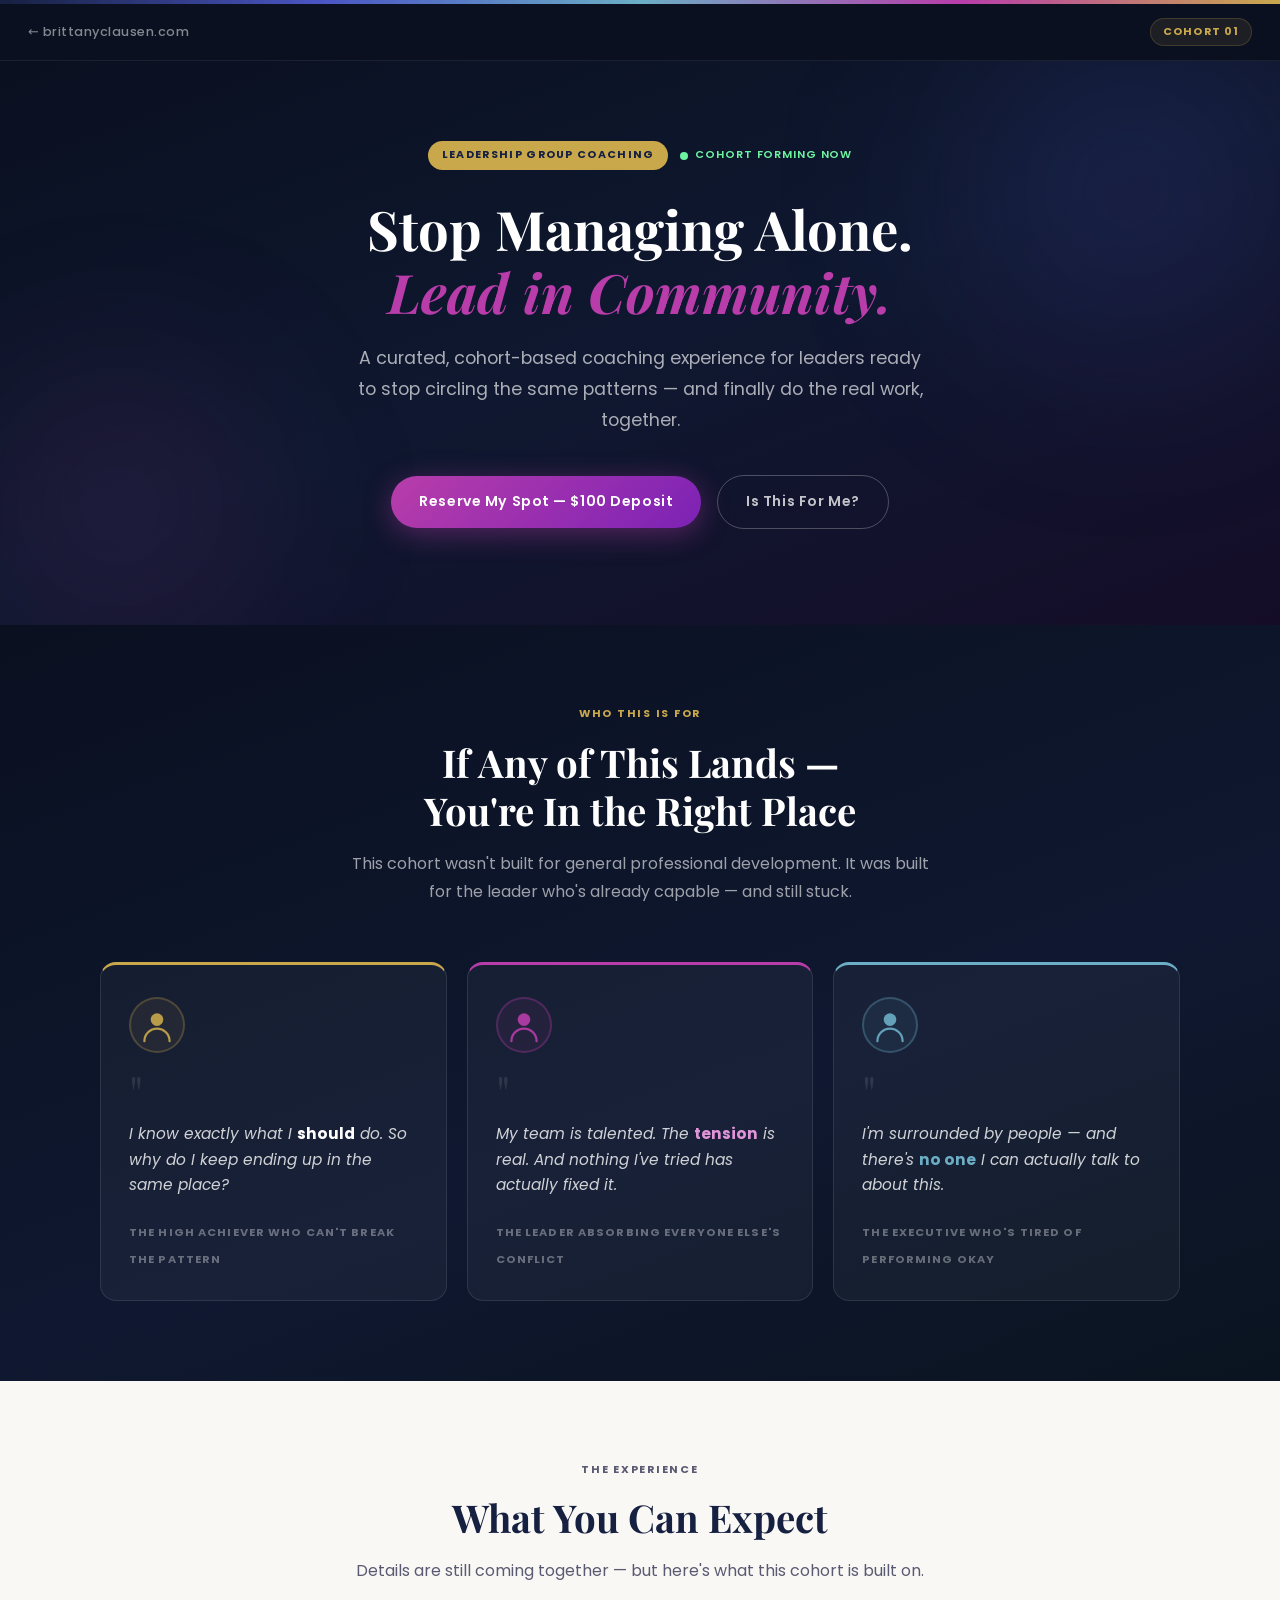
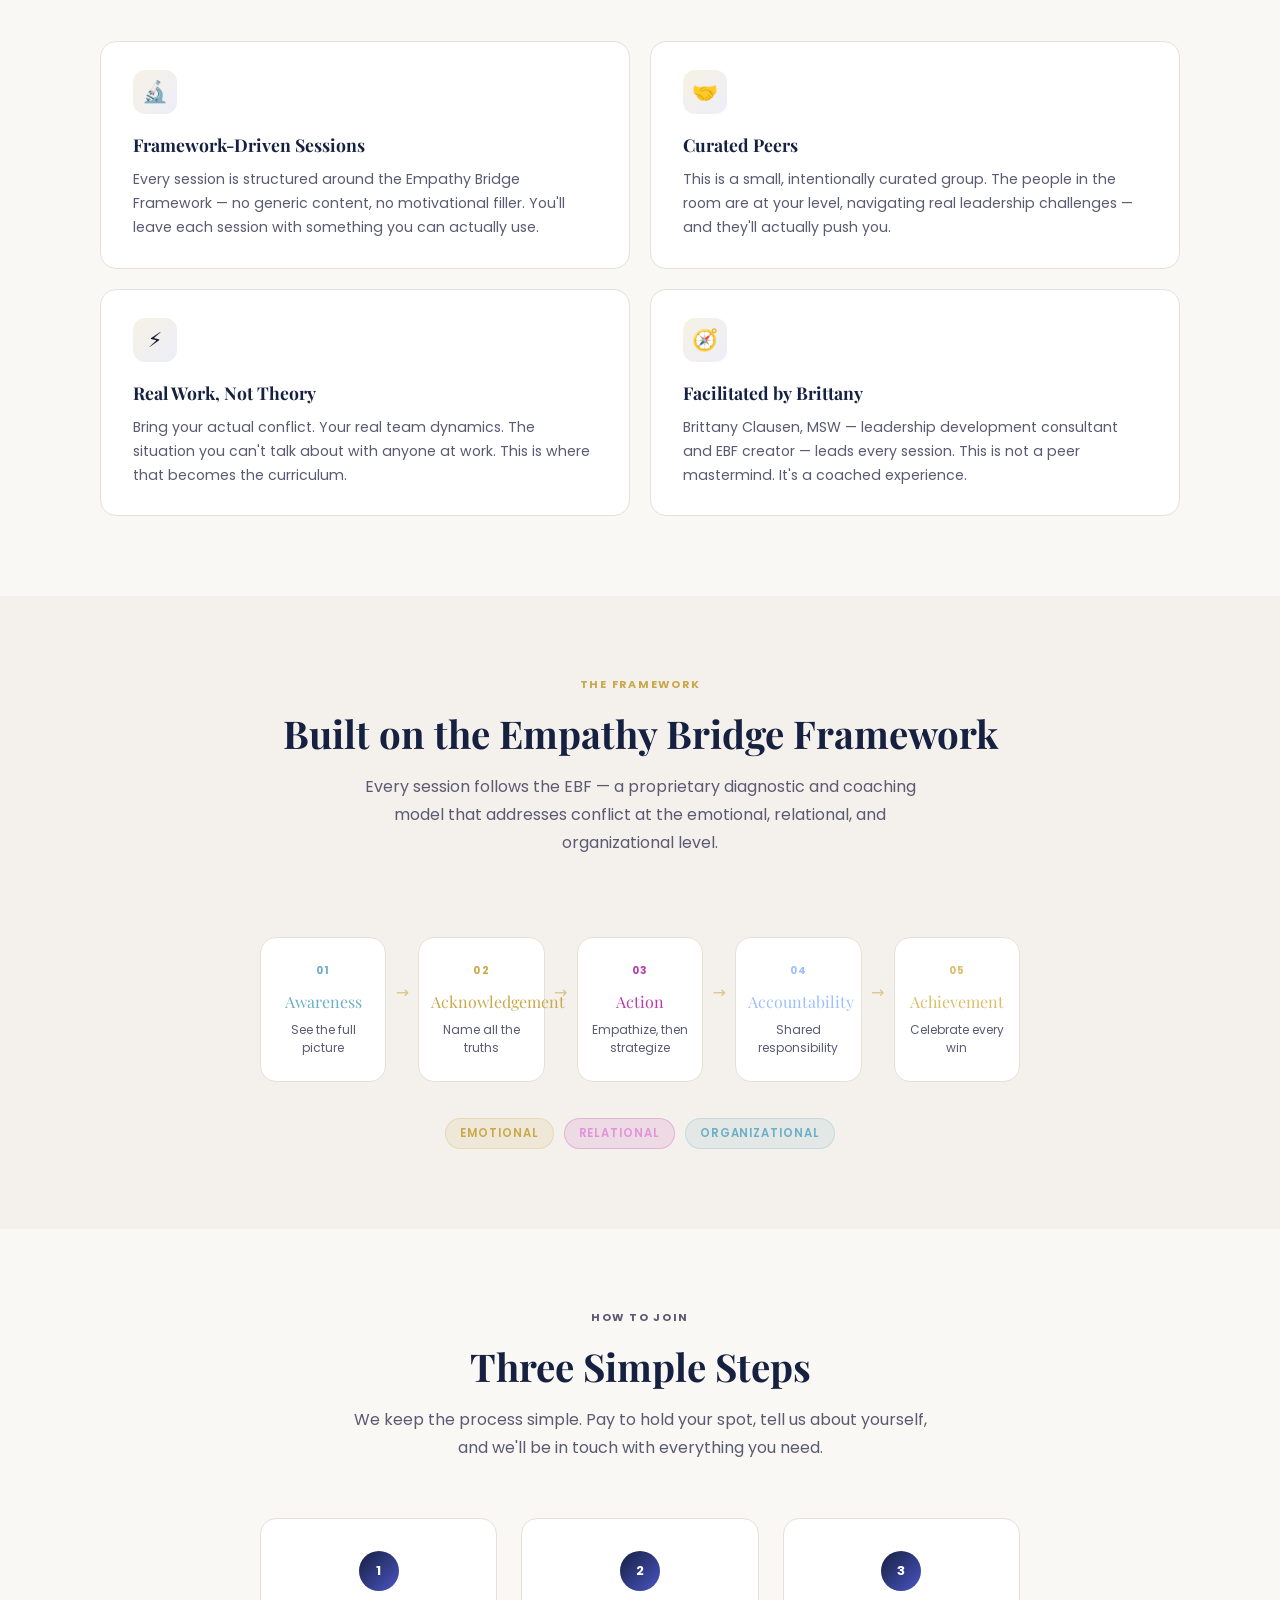
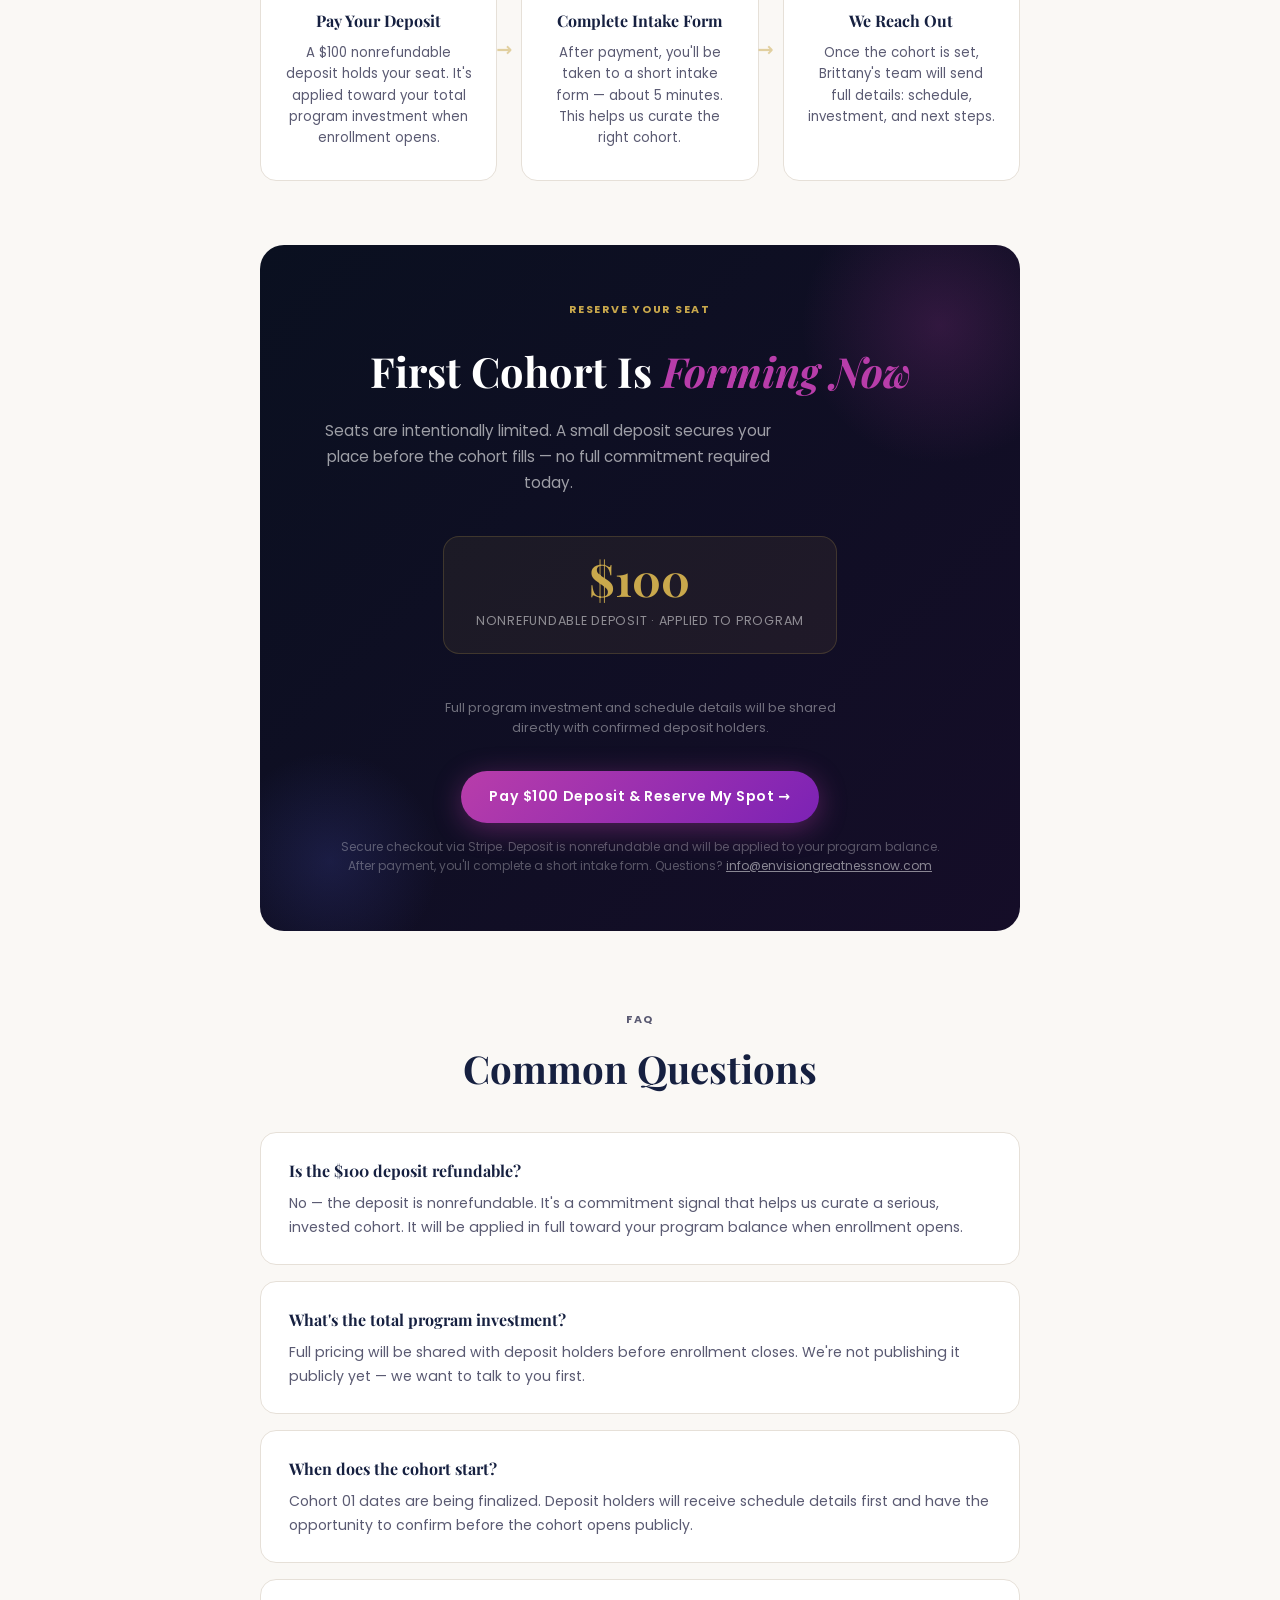
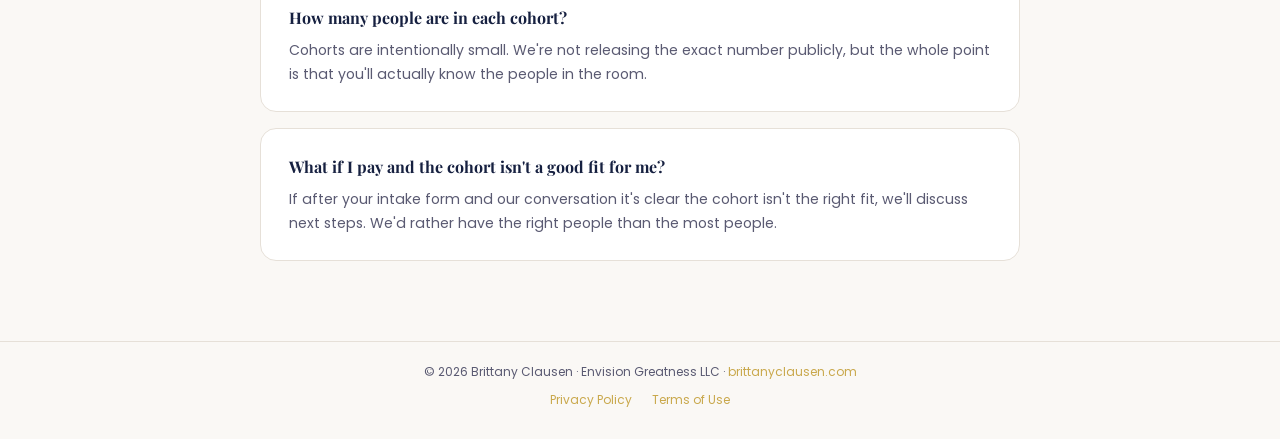
==== cohort.html @ cc3e974f "Add cohort page, avatar personas, blinking live dot, Stripe deposit flow - cohort.html: full dedicat" ====
<!DOCTYPE html>
<html lang="en">
<head>
  <meta charset="UTF-8" />
  <meta name="viewport" content="width=device-width, initial-scale=1.0" />
  <title>Leadership Group Coaching — Brittany Clausen, MSW</title>
  <meta name="description" content="A cohort-based leadership coaching experience built on the Empathy Bridge Framework. Small group. Real work. Curated peers." />
  <link rel="preconnect" href="https://fonts.googleapis.com" />
  <link rel="preconnect" href="https://fonts.gstatic.com" crossorigin />
  <link href="https://fonts.googleapis.com/css2?family=Playfair+Display:ital,wght@0,400;0,600;0,700;1,400&family=Poppins:ital,wght@0,300;0,400;0,500;0,600;0,700;1,400&display=swap" rel="stylesheet" />
  <link rel="icon" type="image/svg+xml" href="favicon.svg" />
  <style>
    *, *::before, *::after { box-sizing: border-box; margin: 0; padding: 0; }
    :root {
      --navy:      #162040;
      --navy-deep: #0a1020;
      --gold:      #C9A84C;
      --gold-lt:   #DBBE6A;
      --magenta:   #B83DAA;
      --blue-lt:   #6BAEC6;
      --royal:     #4A55C4;
      --green-live:#6ef4a0;
      --text:      #1A1A2E;
      --text-muted:#5A5A72;
      --border:    #E6E0D8;
      --cream:     #FAF8F5;
      --warm-gray: #F4F1EC;
      --white:     #FFFFFF;
      --font-serif:'Playfair Display', Georgia, serif;
      --font-sans: 'Poppins', system-ui, sans-serif;
      --radius:    16px;
      --transition:all .25s cubic-bezier(.4,0,.2,1);
    }
    html { scroll-behavior: smooth; }
    body {
      font-family: var(--font-sans);
      color: var(--text);
      background: var(--cream);
      -webkit-font-smoothing: antialiased;
      line-height: 1.7;
    }
    .accent-bar { height: 4px; background: linear-gradient(90deg, var(--navy) 0%, #4A55C4 25%, #6BAEC6 50%, var(--magenta) 75%, var(--gold) 100%); }

    /* ── NAV ── */
    .cohort-nav {
      background: var(--navy-deep);
      padding: 14px 28px;
      display: flex;
      align-items: center;
      justify-content: space-between;
      border-bottom: 1px solid rgba(255,255,255,.07);
    }
    .nav-back {
      color: rgba(255,255,255,.5);
      font-size: .8rem; font-weight: 500; letter-spacing: .04em;
      text-decoration: none;
      display: inline-flex; align-items: center; gap: 6px;
      transition: var(--transition);
    }
    .nav-back:hover { color: var(--gold); }
    .nav-badge {
      font-size: .68rem; font-weight: 700; letter-spacing: .1em;
      text-transform: uppercase; color: var(--gold);
      background: rgba(201,168,76,.1);
      border: 1px solid rgba(201,168,76,.2);
      border-radius: 100px; padding: 4px 12px;
    }

    /* ── HERO ── */
    .hero {
      background: linear-gradient(160deg, #0a1020 0%, #0f1830 50%, #150d28 100%);
      padding: 80px 24px 96px;
      text-align: center;
      position: relative;
      overflow: hidden;
    }
    .hero::before, .hero::after {
      content: '';
      position: absolute;
      border-radius: 50%;
      filter: blur(80px);
      pointer-events: none;
    }
    .hero::before {
      width: 500px; height: 500px;
      background: radial-gradient(circle, rgba(74,85,196,.22) 0%, transparent 70%);
      top: -120px; right: -100px;
    }
    .hero::after {
      width: 400px; height: 400px;
      background: radial-gradient(circle, rgba(184,61,170,.16) 0%, transparent 70%);
      bottom: -80px; left: -80px;
    }
    .hero-inner { max-width: 760px; margin: 0 auto; position: relative; z-index: 1; }
    .hero-badges {
      display: flex; align-items: center; justify-content: center; gap: 12px;
      margin-bottom: 28px; flex-wrap: wrap;
    }
    .hero-pill {
      font-size: .68rem; font-weight: 700; letter-spacing: .12em;
      text-transform: uppercase; color: var(--navy);
      background: var(--gold);
      border-radius: 100px; padding: 5px 14px;
    }
    @keyframes formingBlink {
      0%, 100% { opacity: 1; box-shadow: 0 0 6px var(--green-live), 0 0 14px rgba(110,244,160,.4); }
      50% { opacity: .25; box-shadow: none; }
    }
    .forming-live {
      display: flex; align-items: center; gap: 7px;
      font-size: .68rem; font-weight: 600; letter-spacing: .08em;
      text-transform: uppercase; color: var(--green-live);
    }
    .forming-live .dot {
      width: 8px; height: 8px; border-radius: 50%;
      background: var(--green-live);
      animation: formingBlink 1.5s ease-in-out infinite;
    }
    .hero h1 {
      font-family: var(--font-serif);
      font-size: clamp(2.2rem, 5vw, 3.4rem);
      color: var(--white);
      line-height: 1.15;
      margin-bottom: 20px;
    }
    .hero h1 em { color: var(--magenta); font-style: italic; }
    .hero-sub {
      font-size: 1.1rem; color: rgba(255,255,255,.65);
      max-width: 580px; margin: 0 auto 40px;
      line-height: 1.75;
    }
    .hero-ctas { display: flex; align-items: center; justify-content: center; gap: 16px; flex-wrap: wrap; }

    /* ── BUTTONS ── */
    @keyframes btnFloat { 0%, 100% { transform: translateY(0); } 50% { transform: translateY(-7px); } }
    @keyframes btnShimmer { 0% { left: -130%; } 50%, 100% { left: 170%; } }
    .btn {
      display: inline-flex; align-items: center; justify-content: center; gap: 8px;
      font-family: var(--font-sans); font-weight: 600; font-size: .88rem;
      letter-spacing: .04em; border-radius: 100px;
      padding: 14px 28px; text-decoration: none;
      cursor: pointer; border: none;
      transition: transform .2s ease, box-shadow .2s ease, background .2s ease;
    }
    .btn-deposit {
      background: linear-gradient(135deg, var(--magenta), #7c22b5);
      color: var(--white);
      box-shadow: 0 6px 28px rgba(184,61,170,.4);
      position: relative; overflow: hidden;
      animation: btnFloat 3s ease-in-out infinite;
    }
    .btn-deposit::after {
      content: '';
      position: absolute; top: 0; left: -130%;
      width: 60%; height: 100%;
      background: linear-gradient(90deg, transparent, rgba(255,255,255,.25), transparent);
      transform: skewX(-20deg);
      animation: btnShimmer 3.5s ease-in-out infinite;
    }
    .btn-deposit:hover { box-shadow: 0 10px 40px rgba(184,61,170,.6); }
    .btn-ghost-light {
      background: transparent;
      color: rgba(255,255,255,.75);
      border: 1.5px solid rgba(255,255,255,.25);
    }
    .btn-ghost-light:hover { background: rgba(255,255,255,.07); color: var(--white); }

    /* ── SECTION SHARED ── */
    .section { padding: 80px 24px; }
    .section--dark {
      background: linear-gradient(160deg, #0a1020 0%, #0f1830 60%, #0a1420 100%);
    }
    .container { max-width: 1080px; margin: 0 auto; }
    .container--narrow { max-width: 760px; margin: 0 auto; }
    .section-label {
      display: block; text-align: center;
      font-size: .68rem; font-weight: 700; letter-spacing: .16em;
      text-transform: uppercase; color: var(--gold);
      margin-bottom: 14px;
    }
    .section-label--light { color: var(--text-muted); }
    .section-title {
      font-family: var(--font-serif);
      font-size: clamp(1.7rem, 3.5vw, 2.4rem);
      color: var(--navy);
      text-align: center;
      line-height: 1.25;
      margin-bottom: 16px;
    }
    .section-title--light { color: var(--white); }
    .section-sub {
      text-align: center;
      font-size: 1rem; color: var(--text-muted);
      max-width: 580px; margin: 0 auto 56px;
      line-height: 1.75;
    }
    .section-sub--light { color: rgba(255,255,255,.6); }

    /* ── FOR YOU ── */
    .for-you-grid {
      display: grid;
      grid-template-columns: repeat(3, 1fr);
      gap: 20px;
    }
    .for-card {
      background: rgba(255,255,255,.04);
      border: 1px solid rgba(255,255,255,.1);
      border-top: 3px solid var(--gold);
      border-radius: var(--radius);
      padding: 32px 28px 28px;
      transition: transform .28s ease, box-shadow .28s ease;
    }
    .for-card:hover { transform: translateY(-6px); box-shadow: 0 16px 48px rgba(201,168,76,.15); }
    .for-card--mag { border-top-color: var(--magenta); }
    .for-card--mag:hover { box-shadow: 0 16px 48px rgba(184,61,170,.2); }
    .for-card--blue { border-top-color: var(--blue-lt); }
    .for-card--blue:hover { box-shadow: 0 16px 48px rgba(107,174,198,.2); }
    .for-avatar {
      width: 56px; height: 56px; border-radius: 50%;
      display: flex; align-items: center; justify-content: center;
      margin-bottom: 20px;
      border: 2px solid rgba(201,168,76,.25);
      background: rgba(201,168,76,.08);
    }
    .for-avatar--mag { border-color: rgba(184,61,170,.3); background: rgba(184,61,170,.08); }
    .for-avatar--blue { border-color: rgba(107,174,198,.3); background: rgba(107,174,198,.08); }
    .for-avatar svg { width: 36px; height: 36px; }
    .for-quote {
      font-family: var(--font-serif);
      font-size: 3rem; line-height: .8;
      color: rgba(255,255,255,.1);
      display: block; margin-bottom: 10px;
    }
    .for-card p {
      font-size: .96rem; color: rgba(255,255,255,.8);
      line-height: 1.65; font-style: italic; margin-bottom: 20px;
    }
    .for-card p strong { color: var(--white); font-style: normal; }
    .for-card--mag p strong { color: #e094d9; }
    .for-card--blue p strong { color: var(--blue-lt); }
    .for-who {
      font-size: .7rem; font-weight: 700; letter-spacing: .1em;
      text-transform: uppercase; color: rgba(255,255,255,.35);
    }

    /* ── WHAT YOU GET ── */
    .what-grid {
      display: grid;
      grid-template-columns: repeat(2, 1fr);
      gap: 20px;
    }
    .what-card {
      background: var(--white);
      border: 1px solid var(--border);
      border-radius: var(--radius);
      padding: 28px 32px;
      transition: transform .25s ease, box-shadow .25s ease;
    }
    .what-card:hover { transform: translateY(-4px); box-shadow: 0 12px 36px rgba(22,32,64,.1); }
    .what-icon {
      width: 44px; height: 44px; border-radius: 12px;
      background: linear-gradient(135deg, rgba(201,168,76,.15), rgba(74,85,196,.1));
      display: flex; align-items: center; justify-content: center;
      font-size: 1.3rem; margin-bottom: 16px;
    }
    .what-card h3 {
      font-family: var(--font-serif);
      font-size: 1.1rem; color: var(--navy);
      margin-bottom: 8px;
    }
    .what-card p { font-size: .88rem; color: var(--text-muted); line-height: 1.7; }

    /* ── EBF ── */
    .ebf-section { padding: 80px 24px; background: var(--warm-gray); }
    .ebf-steps {
      display: flex; align-items: flex-start;
      gap: 0; overflow-x: auto;
      padding: 24px 0 8px;
    }
    .ebf-step {
      flex: 1; min-width: 120px; text-align: center;
      padding: 24px 12px;
      background: var(--white);
      border: 1px solid var(--border);
      border-radius: var(--radius);
      transition: transform .25s ease, box-shadow .25s ease;
      cursor: default;
    }
    .ebf-step:hover { transform: translateY(-6px); box-shadow: 0 12px 32px rgba(22,32,64,.1); }
    .ebf-connector { width: 32px; flex-shrink: 0; position: relative; margin-top: 56px; }
    .ebf-connector::after {
      content: '→';
      position: absolute; top: 50%; left: 50%;
      transform: translate(-50%, -50%);
      color: var(--gold); font-size: 1rem; opacity: .6;
    }
    .ebf-num { font-size: .65rem; font-weight: 700; letter-spacing: .12em; color: var(--blue-lt); margin-bottom: 8px; }
    .ebf-name { font-family: var(--font-serif); font-size: 1rem; color: var(--navy); margin-bottom: 6px; }
    .ebf-hint { font-size: .75rem; color: var(--text-muted); line-height: 1.5; }
    .ebf-s1 .ebf-num, .ebf-s1 .ebf-name { color: #6BAEC6; }
    .ebf-s2 .ebf-num, .ebf-s2 .ebf-name { color: var(--gold); }
    .ebf-s3 .ebf-num, .ebf-s3 .ebf-name { color: var(--magenta); }
    .ebf-s4 .ebf-num, .ebf-s4 .ebf-name { color: #9ebfff; }
    .ebf-s5 .ebf-num, .ebf-s5 .ebf-name { color: var(--gold-lt); }
    .ebf-dimensions {
      display: flex; gap: 10px; justify-content: center;
      margin-top: 28px; flex-wrap: wrap;
    }
    .ebf-dim {
      font-size: .72rem; font-weight: 600; letter-spacing: .08em;
      text-transform: uppercase; border-radius: 100px; padding: 5px 14px;
    }
    .ebf-dim--gold { background: rgba(201,168,76,.12); color: var(--gold); border: 1px solid rgba(201,168,76,.25); }
    .ebf-dim--mag  { background: rgba(184,61,170,.12); color: #e094d9; border: 1px solid rgba(184,61,170,.25); }
    .ebf-dim--blue { background: rgba(107,174,198,.12); color: var(--blue-lt); border: 1px solid rgba(107,174,198,.25); }

    /* ── INVESTMENT / HOW IT WORKS ── */
    .how-steps {
      display: grid;
      grid-template-columns: repeat(3, 1fr);
      gap: 24px;
      margin-bottom: 64px;
    }
    .how-step {
      text-align: center;
      padding: 32px 24px;
      background: var(--white);
      border: 1px solid var(--border);
      border-radius: var(--radius);
      position: relative;
    }
    .how-step::after {
      content: '→';
      position: absolute; right: -16px; top: 50%;
      transform: translateY(-50%);
      color: var(--gold); font-size: 1.2rem;
      font-weight: 700; opacity: .5;
    }
    .how-step:last-child::after { display: none; }
    .how-num {
      width: 40px; height: 40px; border-radius: 50%;
      background: linear-gradient(135deg, var(--navy), var(--royal));
      color: var(--white); font-size: .8rem; font-weight: 700;
      display: flex; align-items: center; justify-content: center;
      margin: 0 auto 16px;
    }
    .how-step h3 {
      font-family: var(--font-serif);
      font-size: 1rem; color: var(--navy);
      margin-bottom: 8px;
    }
    .how-step p { font-size: .83rem; color: var(--text-muted); line-height: 1.6; }

    .invest-box {
      background: linear-gradient(135deg, #0a1020 0%, #150d28 100%);
      border-radius: 24px;
      padding: 56px 48px;
      text-align: center;
      position: relative;
      overflow: hidden;
    }
    .invest-box::before {
      content: '';
      position: absolute; top: -60px; right: -60px;
      width: 280px; height: 280px; border-radius: 50%;
      background: radial-gradient(circle, rgba(184,61,170,.2) 0%, transparent 70%);
      pointer-events: none;
    }
    .invest-box::after {
      content: '';
      position: absolute; bottom: -40px; left: -40px;
      width: 220px; height: 220px; border-radius: 50%;
      background: radial-gradient(circle, rgba(74,85,196,.2) 0%, transparent 70%);
      pointer-events: none;
    }
    .invest-inner { position: relative; z-index: 1; }
    .invest-eyebrow {
      font-size: .68rem; font-weight: 700; letter-spacing: .16em;
      text-transform: uppercase; color: var(--gold);
      display: block; margin-bottom: 16px;
    }
    .invest-box h2 {
      font-family: var(--font-serif);
      font-size: clamp(1.8rem, 3.5vw, 2.6rem);
      color: var(--white); margin-bottom: 12px;
    }
    .invest-box h2 em { color: var(--magenta); font-style: italic; }
    .invest-sub { font-size: .95rem; color: rgba(255,255,255,.6); margin-bottom: 40px; line-height: 1.7; max-width: 480px; display: block; }
    .deposit-callout {
      display: inline-block;
      background: rgba(201,168,76,.08);
      border: 1px solid rgba(201,168,76,.2);
      border-radius: var(--radius);
      padding: 20px 32px;
      margin-bottom: 32px;
    }
    .deposit-amount {
      font-family: var(--font-serif);
      font-size: 2.8rem; font-weight: 700;
      color: var(--gold); line-height: 1;
      display: block; margin-bottom: 4px;
    }
    .deposit-label {
      font-size: .78rem; color: rgba(255,255,255,.5);
      letter-spacing: .06em; text-transform: uppercase;
    }
    .deposit-note {
      display: block;
      font-size: .8rem; color: rgba(255,255,255,.4);
      margin-top: 12px; margin-bottom: 32px;
      line-height: 1.6;
    }
    .invest-cta { display: flex; flex-direction: column; align-items: center; gap: 14px; }
    .invest-fine {
      font-size: .75rem; color: rgba(255,255,255,.3);
      line-height: 1.6;
    }
    .invest-fine a { color: rgba(255,255,255,.5); }

    /* ── FAQ ── */
    .faq-grid { display: flex; flex-direction: column; gap: 16px; }
    .faq-item {
      background: var(--white);
      border: 1px solid var(--border);
      border-radius: var(--radius);
      padding: 24px 28px;
    }
    .faq-item h3 {
      font-family: var(--font-serif);
      font-size: 1rem; color: var(--navy);
      margin-bottom: 8px;
    }
    .faq-item p { font-size: .88rem; color: var(--text-muted); line-height: 1.7; }

    /* ── FOOTER ── */
    footer {
      text-align: center;
      padding: 20px 24px 28px;
      font-size: .75rem;
      color: var(--text-muted);
      border-top: 1px solid var(--border);
      background: var(--cream);
    }
    footer a { color: var(--gold); text-decoration: none; }
    footer a:hover { text-decoration: underline; }
    .footer-legal { display: flex; gap: 20px; justify-content: center; margin-top: 8px; }

    /* ── RESPONSIVE ── */
    @media (max-width: 900px) {
      .for-you-grid, .how-steps { grid-template-columns: 1fr; }
      .what-grid { grid-template-columns: 1fr; }
      .how-step::after { display: none; }
      .ebf-steps { gap: 6px; }
    }
    @media (max-width: 600px) {
      .hero { padding: 56px 20px 72px; }
      .invest-box { padding: 40px 24px; }
      .hero-ctas { flex-direction: column; }
    }
  </style>
</head>
<body>

<div class="accent-bar"></div>

<nav class="cohort-nav">
  <a href="/" class="nav-back">← brittanyclausen.com</a>
  <span class="nav-badge">Cohort 01</span>
</nav>

<!-- HERO -->
<section class="hero">
  <div class="hero-inner">
    <div class="hero-badges">
      <span class="hero-pill">Leadership Group Coaching</span>
      <span class="forming-live"><span class="dot"></span>Cohort Forming Now</span>
    </div>
    <h1>Stop Managing Alone.<br /><em>Lead in Community.</em></h1>
    <p class="hero-sub">A curated, cohort-based coaching experience for leaders ready to stop circling the same patterns — and finally do the real work, together.</p>
    <div class="hero-ctas">
      <a href="#invest" class="btn btn-deposit">Reserve My Spot — $100 Deposit</a>
      <a href="#who" class="btn btn-ghost-light">Is This For Me?</a>
    </div>
  </div>
</section>

<!-- WHO THIS IS FOR -->
<section id="who" class="section section--dark">
  <div class="container">
    <span class="section-label">Who This Is For</span>
    <h2 class="section-title section-title--light">If Any of This Lands —<br />You're In the Right Place</h2>
    <p class="section-sub section-sub--light">This cohort wasn't built for general professional development. It was built for the leader who's already capable — and still stuck.</p>
    <div class="for-you-grid">
      <div class="for-card">
        <div class="for-avatar">
          <svg viewBox="0 0 40 40" fill="none" xmlns="http://www.w3.org/2000/svg" aria-hidden="true">
            <circle cx="20" cy="14" r="7" fill="rgba(201,168,76,.9)"/>
            <path d="M6 38c0-7.73 6.27-14 14-14s14 6.27 14 14" stroke="rgba(201,168,76,.9)" stroke-width="2.5" stroke-linecap="round" fill="none"/>
          </svg>
        </div>
        <span class="for-quote">"</span>
        <p>I know exactly what I <strong>should</strong> do. So why do I keep ending up in the same place?</p>
        <span class="for-who">The High Achiever Who Can't Break the Pattern</span>
      </div>
      <div class="for-card for-card--mag">
        <div class="for-avatar for-avatar--mag">
          <svg viewBox="0 0 40 40" fill="none" xmlns="http://www.w3.org/2000/svg" aria-hidden="true">
            <circle cx="20" cy="14" r="7" fill="rgba(184,61,170,.9)"/>
            <path d="M6 38c0-7.73 6.27-14 14-14s14 6.27 14 14" stroke="rgba(184,61,170,.9)" stroke-width="2.5" stroke-linecap="round" fill="none"/>
          </svg>
        </div>
        <span class="for-quote">"</span>
        <p>My team is talented. The <strong>tension</strong> is real. And nothing I've tried has actually fixed it.</p>
        <span class="for-who">The Leader Absorbing Everyone Else's Conflict</span>
      </div>
      <div class="for-card for-card--blue">
        <div class="for-avatar for-avatar--blue">
          <svg viewBox="0 0 40 40" fill="none" xmlns="http://www.w3.org/2000/svg" aria-hidden="true">
            <circle cx="20" cy="14" r="7" fill="rgba(107,174,198,.9)"/>
            <path d="M6 38c0-7.73 6.27-14 14-14s14 6.27 14 14" stroke="rgba(107,174,198,.9)" stroke-width="2.5" stroke-linecap="round" fill="none"/>
          </svg>
        </div>
        <span class="for-quote">"</span>
        <p>I'm surrounded by people — and there's <strong>no one</strong> I can actually talk to about this.</p>
        <span class="for-who">The Executive Who's Tired of Performing Okay</span>
      </div>
    </div>
  </div>
</section>

<!-- WHAT YOU GET -->
<section class="section">
  <div class="container">
    <span class="section-label section-label--light">The Experience</span>
    <h2 class="section-title">What You Can Expect</h2>
    <p class="section-sub">Details are still coming together — but here's what this cohort is built on.</p>
    <div class="what-grid">
      <div class="what-card">
        <div class="what-icon">🔬</div>
        <h3>Framework-Driven Sessions</h3>
        <p>Every session is structured around the Empathy Bridge Framework — no generic content, no motivational filler. You'll leave each session with something you can actually use.</p>
      </div>
      <div class="what-card">
        <div class="what-icon">🤝</div>
        <h3>Curated Peers</h3>
        <p>This is a small, intentionally curated group. The people in the room are at your level, navigating real leadership challenges — and they'll actually push you.</p>
      </div>
      <div class="what-card">
        <div class="what-icon">⚡</div>
        <h3>Real Work, Not Theory</h3>
        <p>Bring your actual conflict. Your real team dynamics. The situation you can't talk about with anyone at work. This is where that becomes the curriculum.</p>
      </div>
      <div class="what-card">
        <div class="what-icon">🧭</div>
        <h3>Facilitated by Brittany</h3>
        <p>Brittany Clausen, MSW — leadership development consultant and EBF creator — leads every session. This is not a peer mastermind. It's a coached experience.</p>
      </div>
    </div>
  </div>
</section>

<!-- EBF FRAMEWORK -->
<section class="ebf-section">
  <div class="container--narrow">
    <span class="section-label">The Framework</span>
    <h2 class="section-title">Built on the Empathy Bridge Framework</h2>
    <p class="section-sub">Every session follows the EBF — a proprietary diagnostic and coaching model that addresses conflict at the emotional, relational, and organizational level.</p>
    <div class="ebf-steps">
      <div class="ebf-step ebf-s1">
        <div class="ebf-num">01</div>
        <div class="ebf-name">Awareness</div>
        <div class="ebf-hint">See the full picture</div>
      </div>
      <div class="ebf-connector"></div>
      <div class="ebf-step ebf-s2">
        <div class="ebf-num">02</div>
        <div class="ebf-name">Acknowledgement</div>
        <div class="ebf-hint">Name all the truths</div>
      </div>
      <div class="ebf-connector"></div>
      <div class="ebf-step ebf-s3">
        <div class="ebf-num">03</div>
        <div class="ebf-name">Action</div>
        <div class="ebf-hint">Empathize, then strategize</div>
      </div>
      <div class="ebf-connector"></div>
      <div class="ebf-step ebf-s4">
        <div class="ebf-num">04</div>
        <div class="ebf-name">Accountability</div>
        <div class="ebf-hint">Shared responsibility</div>
      </div>
      <div class="ebf-connector"></div>
      <div class="ebf-step ebf-s5">
        <div class="ebf-num">05</div>
        <div class="ebf-name">Achievement</div>
        <div class="ebf-hint">Celebrate every win</div>
      </div>
    </div>
    <div class="ebf-dimensions">
      <span class="ebf-dim ebf-dim--gold">Emotional</span>
      <span class="ebf-dim ebf-dim--mag">Relational</span>
      <span class="ebf-dim ebf-dim--blue">Organizational</span>
    </div>
  </div>
</section>

<!-- HOW IT WORKS + INVESTMENT -->
<section id="invest" class="section">
  <div class="container--narrow">
    <span class="section-label section-label--light">How to Join</span>
    <h2 class="section-title">Three Simple Steps</h2>
    <p class="section-sub">We keep the process simple. Pay to hold your spot, tell us about yourself, and we'll be in touch with everything you need.</p>
    <div class="how-steps">
      <div class="how-step">
        <div class="how-num">1</div>
        <h3>Pay Your Deposit</h3>
        <p>A $100 nonrefundable deposit holds your seat. It's applied toward your total program investment when enrollment opens.</p>
      </div>
      <div class="how-step">
        <div class="how-num">2</div>
        <h3>Complete Intake Form</h3>
        <p>After payment, you'll be taken to a short intake form — about 5 minutes. This helps us curate the right cohort.</p>
      </div>
      <div class="how-step">
        <div class="how-num">3</div>
        <h3>We Reach Out</h3>
        <p>Once the cohort is set, Brittany's team will send full details: schedule, investment, and next steps.</p>
      </div>
    </div>

    <div class="invest-box">
      <div class="invest-inner">
        <span class="invest-eyebrow">Reserve Your Seat</span>
        <h2>First Cohort Is <em>Forming Now</em></h2>
        <span class="invest-sub">Seats are intentionally limited. A small deposit secures your place before the cohort fills — no full commitment required today.</span>
        <div class="deposit-callout">
          <span class="deposit-amount">$100</span>
          <span class="deposit-label">Nonrefundable Deposit · Applied to Program</span>
        </div>
        <span class="deposit-note">Full program investment and schedule details will be shared<br />directly with confirmed deposit holders.</span>
        <div class="invest-cta">
          <!-- Replace href below with your Stripe Payment Link URL -->
          <a href="#" class="btn btn-deposit" id="stripeBtn">Pay $100 Deposit &amp; Reserve My Spot →</a>
          <p class="invest-fine">
            Secure checkout via Stripe. Deposit is nonrefundable and will be applied to your program balance.<br />
            After payment, you'll complete a short intake form. Questions? <a href="mailto:info@envisiongreatnessnow.com">info@envisiongreatnessnow.com</a>
          </p>
        </div>
      </div>
    </div>
  </div>
</section>

<!-- FAQ -->
<section class="section" style="padding-top: 0;">
  <div class="container--narrow">
    <span class="section-label section-label--light">FAQ</span>
    <h2 class="section-title" style="margin-bottom: 40px;">Common Questions</h2>
    <div class="faq-grid">
      <div class="faq-item">
        <h3>Is the $100 deposit refundable?</h3>
        <p>No — the deposit is nonrefundable. It's a commitment signal that helps us curate a serious, invested cohort. It will be applied in full toward your program balance when enrollment opens.</p>
      </div>
      <div class="faq-item">
        <h3>What's the total program investment?</h3>
        <p>Full pricing will be shared with deposit holders before enrollment closes. We're not publishing it publicly yet — we want to talk to you first.</p>
      </div>
      <div class="faq-item">
        <h3>When does the cohort start?</h3>
        <p>Cohort 01 dates are being finalized. Deposit holders will receive schedule details first and have the opportunity to confirm before the cohort opens publicly.</p>
      </div>
      <div class="faq-item">
        <h3>How many people are in each cohort?</h3>
        <p>Cohorts are intentionally small. We're not releasing the exact number publicly, but the whole point is that you'll actually know the people in the room.</p>
      </div>
      <div class="faq-item">
        <h3>What if I pay and the cohort isn't a good fit for me?</h3>
        <p>If after your intake form and our conversation it's clear the cohort isn't the right fit, we'll discuss next steps. We'd rather have the right people than the most people.</p>
      </div>
    </div>
  </div>
</section>

<footer>
  <p>© 2026 Brittany Clausen · Envision Greatness LLC · <a href="/">brittanyclausen.com</a></p>
  <div class="footer-legal">
    <a href="/privacy-policy">Privacy Policy</a>
    <a href="/terms-of-use">Terms of Use</a>
  </div>
</footer>

</body>
</html>
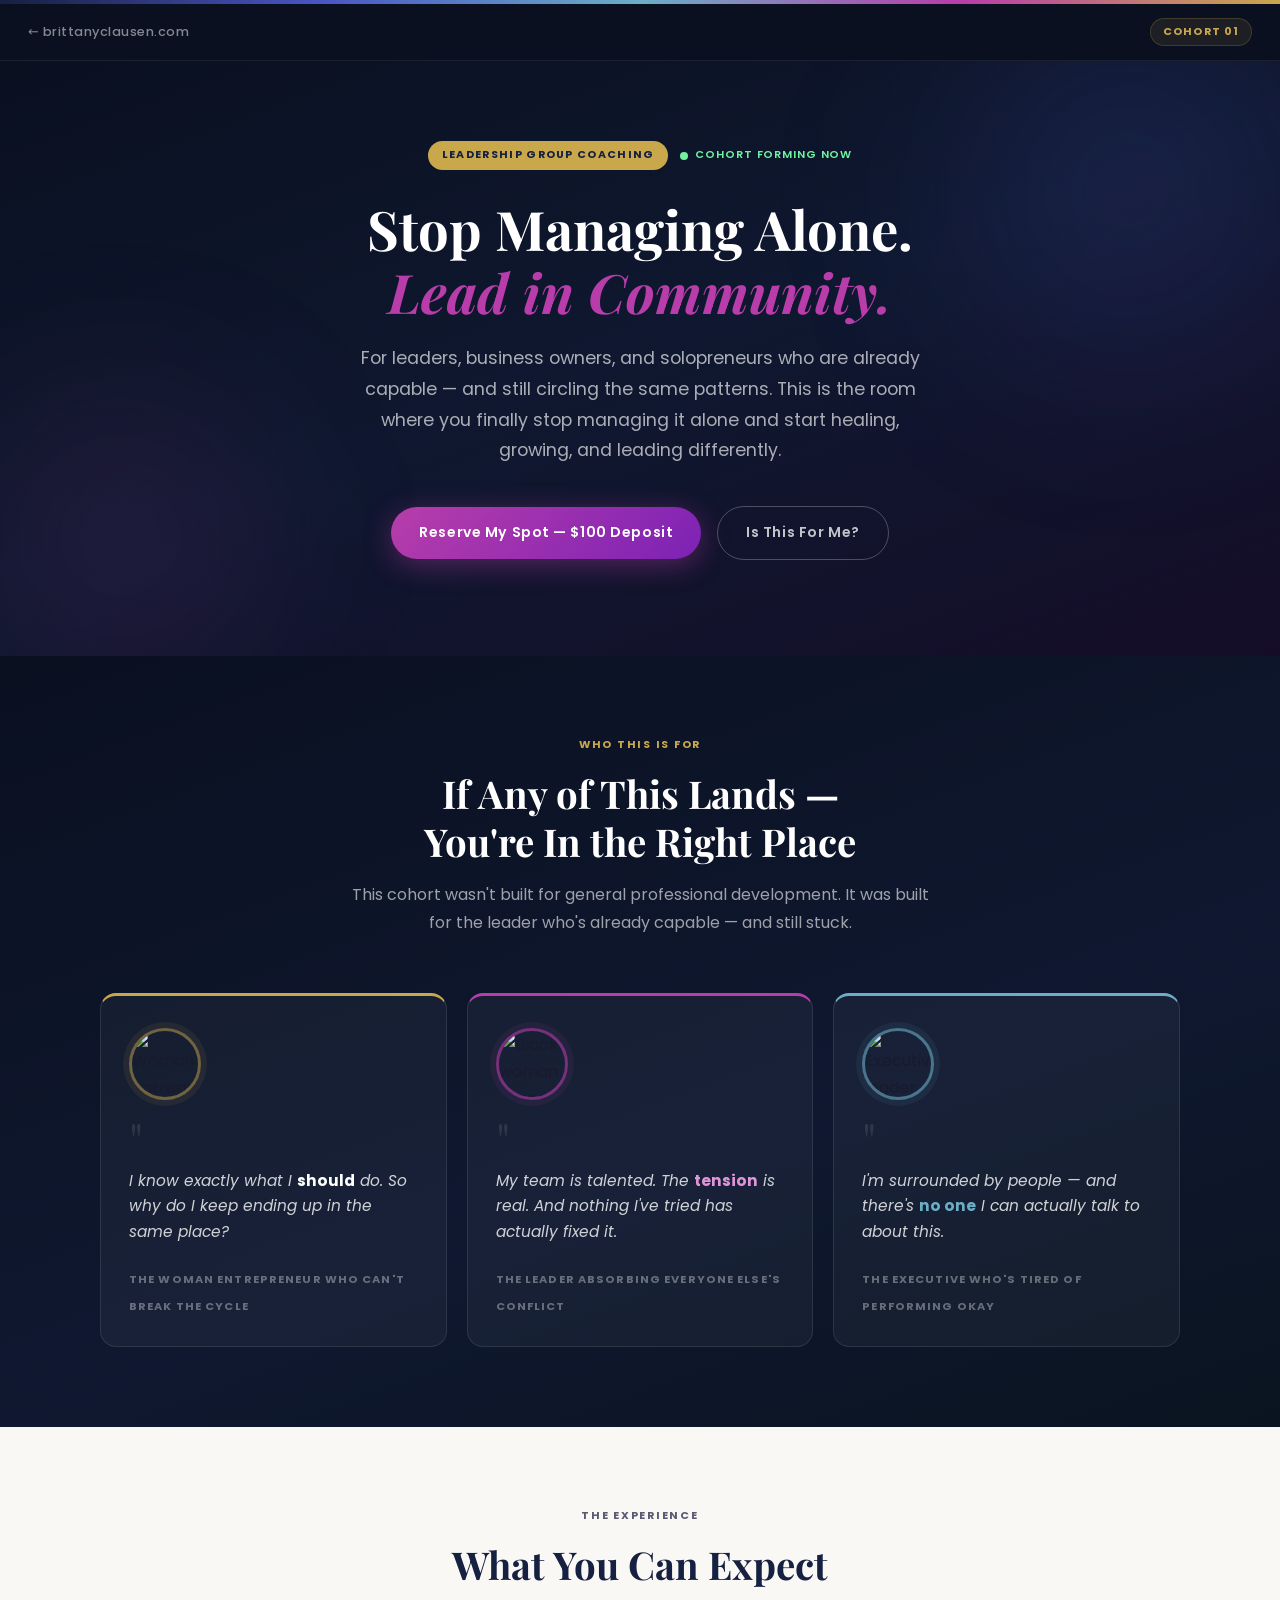
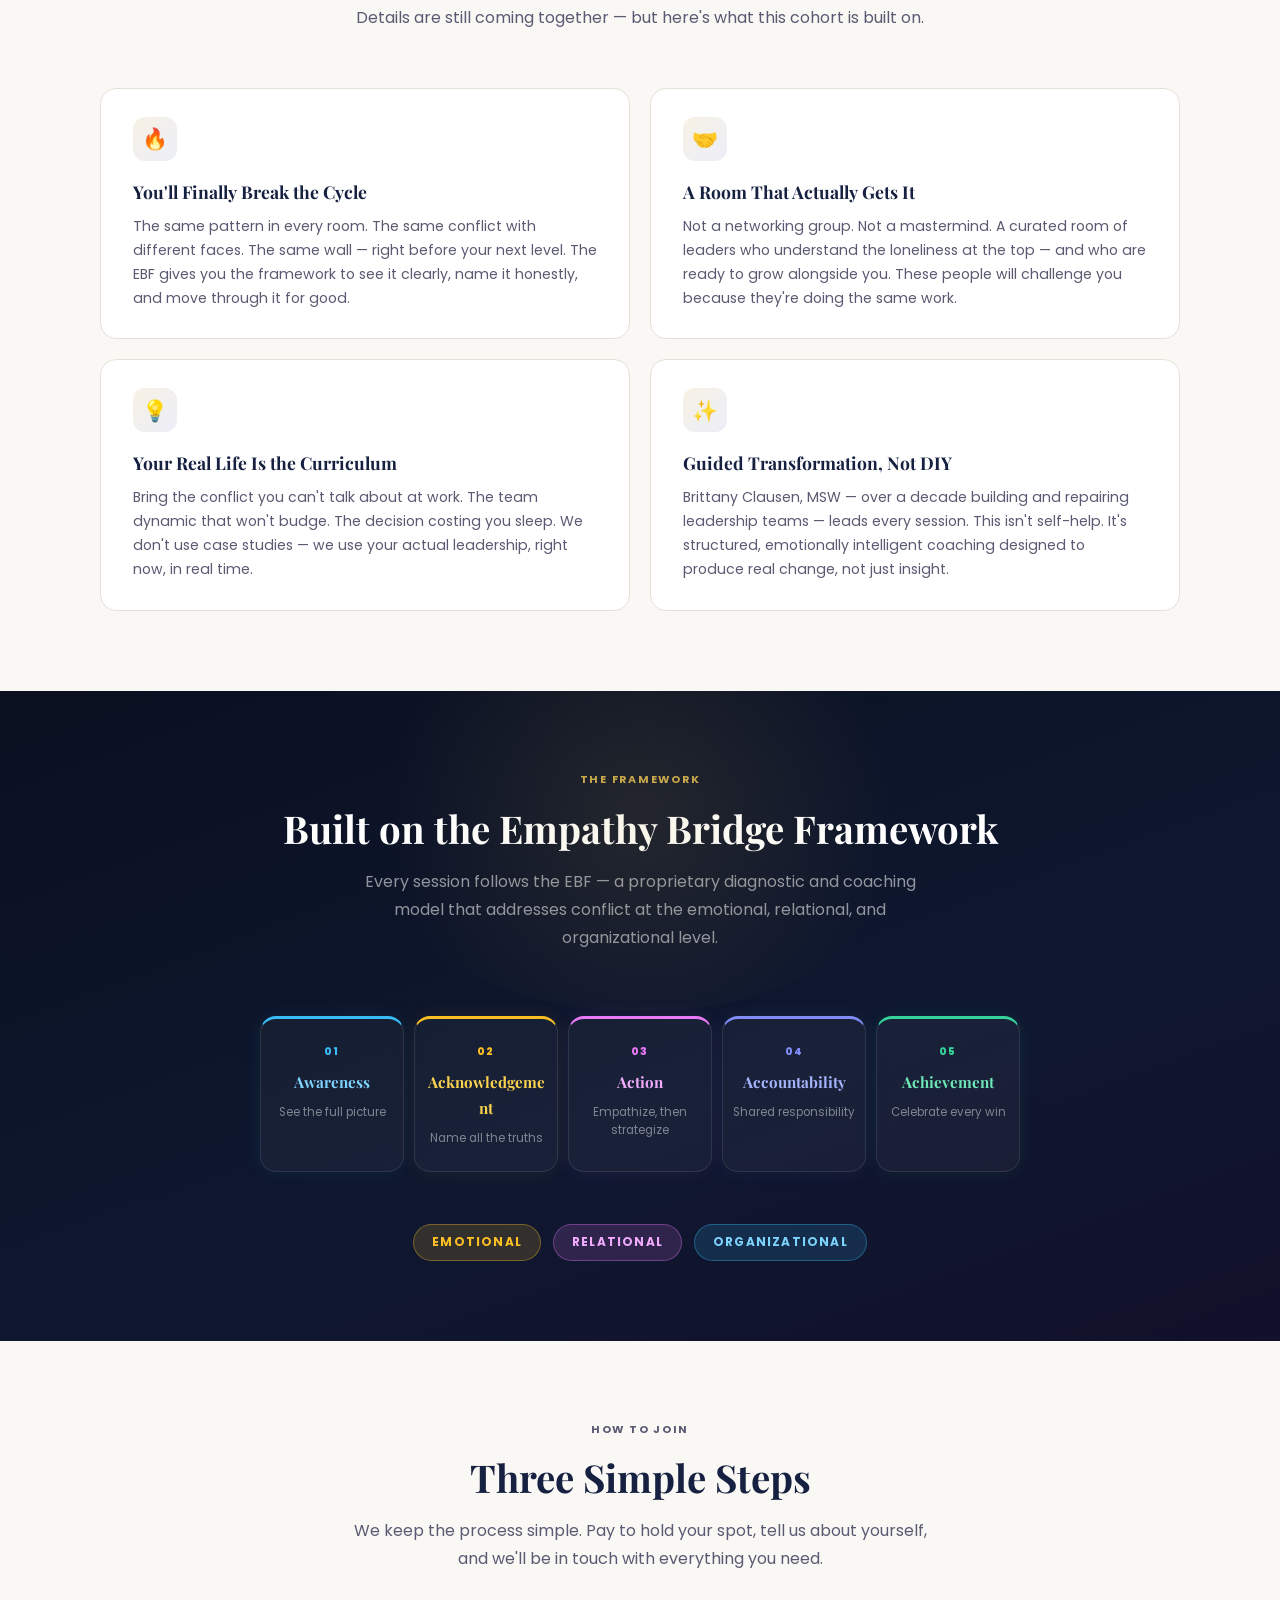
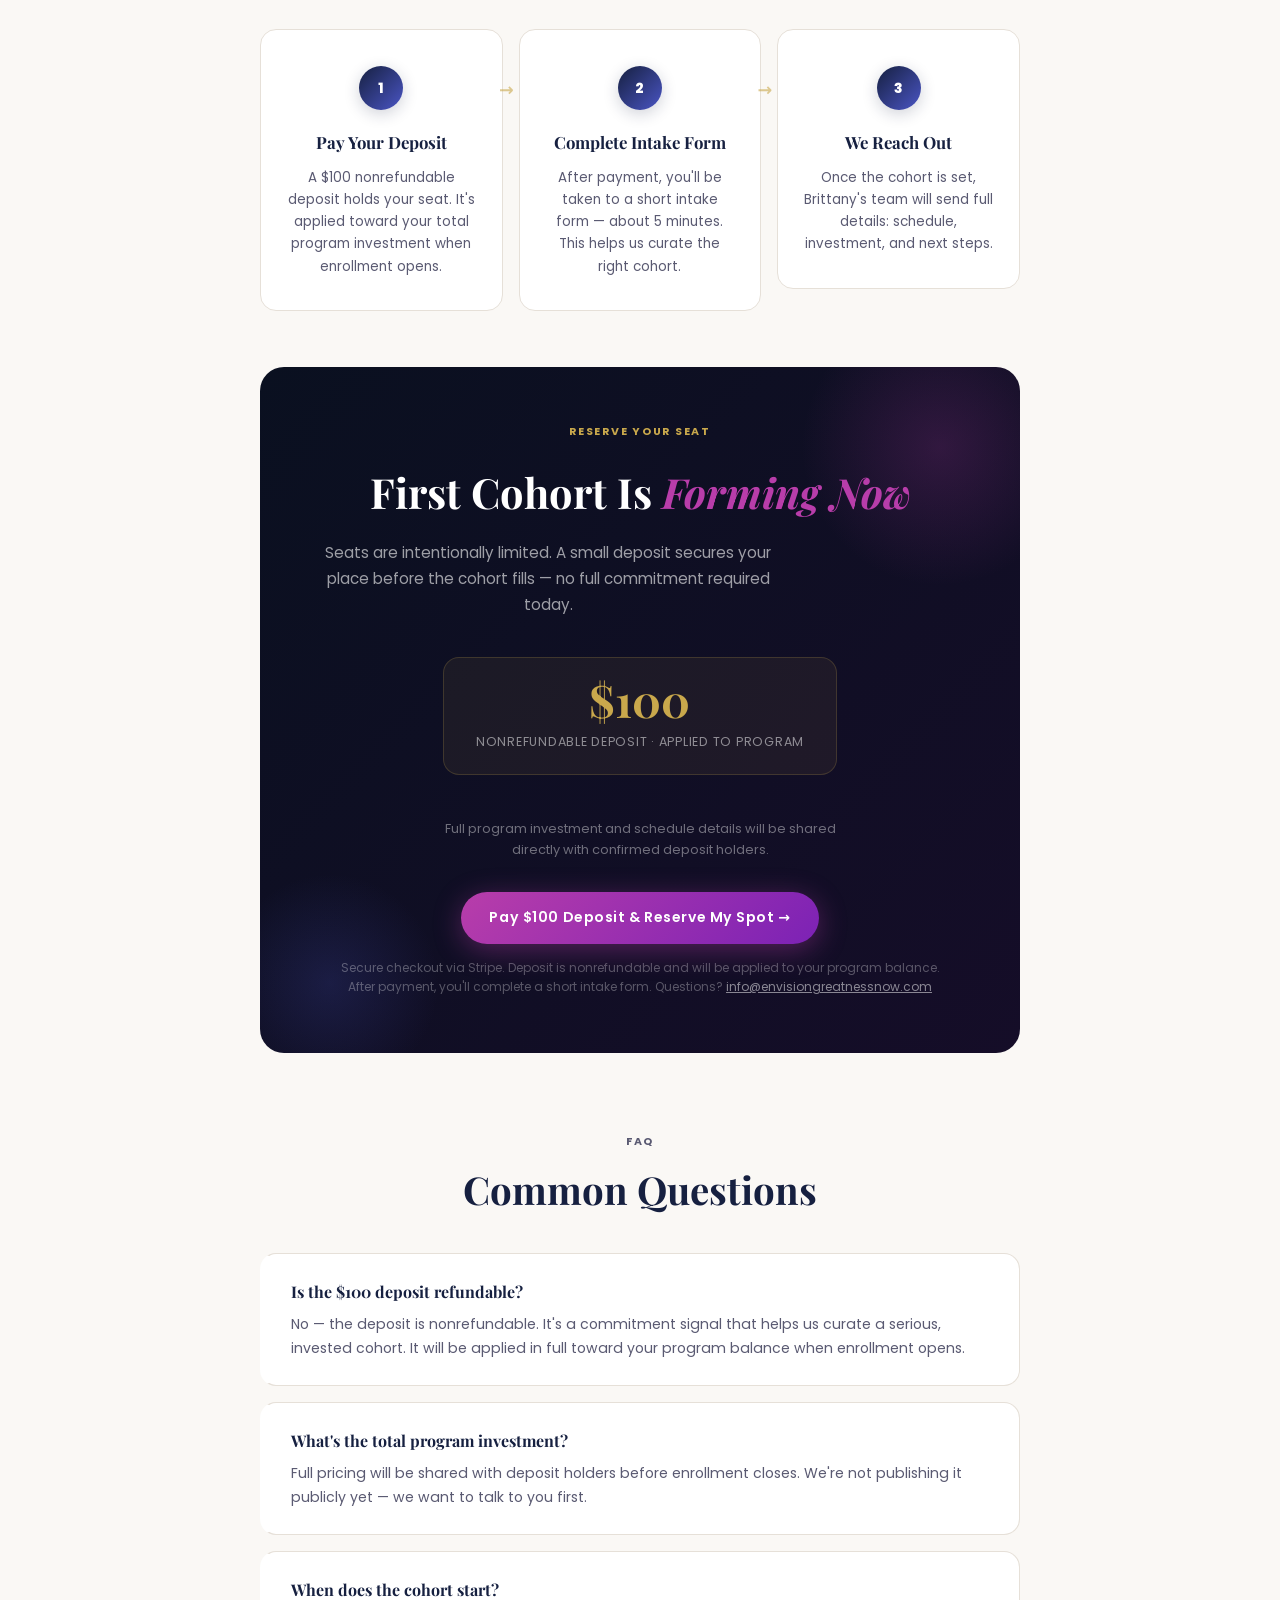
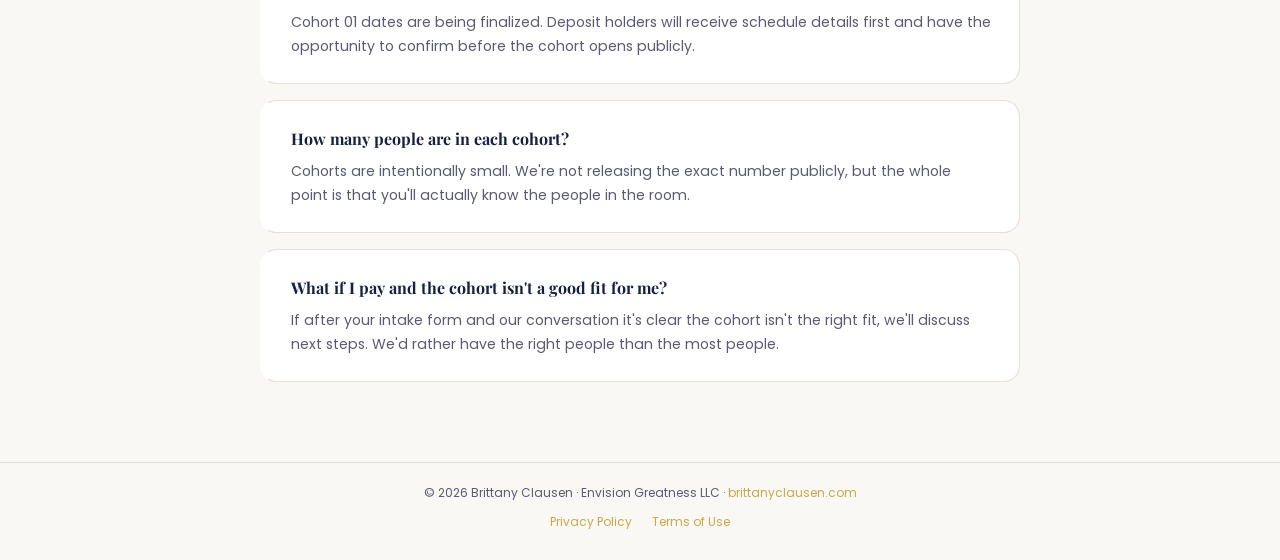
==== commit f2a30bb9: "Cohort page: real headshots, bold EBF, excited copy, persona avatars, formatting fixes - index.html:" ====
--- a/cohort.html
+++ b/cohort.html
@@ -216,15 +216,15 @@
     .for-card--blue { border-top-color: var(--blue-lt); }
     .for-card--blue:hover { box-shadow: 0 16px 48px rgba(107,174,198,.2); }
     .for-avatar {
-      width: 56px; height: 56px; border-radius: 50%;
-      display: flex; align-items: center; justify-content: center;
+      width: 72px; height: 72px; border-radius: 50%;
       margin-bottom: 20px;
-      border: 2px solid rgba(201,168,76,.25);
-      background: rgba(201,168,76,.08);
-    }
-    .for-avatar--mag { border-color: rgba(184,61,170,.3); background: rgba(184,61,170,.08); }
-    .for-avatar--blue { border-color: rgba(107,174,198,.3); background: rgba(107,174,198,.08); }
-    .for-avatar svg { width: 36px; height: 36px; }
+      border: 3px solid rgba(201,168,76,.5);
+      box-shadow: 0 0 0 6px rgba(201,168,76,.08);
+      overflow: hidden; flex-shrink: 0;
+    }
+    .for-avatar--mag { border-color: rgba(184,61,170,.6); box-shadow: 0 0 0 6px rgba(184,61,170,.08); }
+    .for-avatar--blue { border-color: rgba(107,174,198,.6); box-shadow: 0 0 0 6px rgba(107,174,198,.08); }
+    .for-avatar img { width: 100%; height: 100%; object-fit: cover; display: block; }
     .for-quote {
       font-family: var(--font-serif);
       font-size: 3rem; line-height: .8;
@@ -271,85 +271,109 @@
     .what-card p { font-size: .88rem; color: var(--text-muted); line-height: 1.7; }
 
     /* ── EBF ── */
-    .ebf-section { padding: 80px 24px; background: var(--warm-gray); }
+    .ebf-section {
+      padding: 80px 24px;
+      background: linear-gradient(160deg, #0a1020 0%, #0f1830 60%, #12102a 100%);
+      position: relative; overflow: hidden;
+    }
+    .ebf-section::before {
+      content: '';
+      position: absolute; top: -80px; left: 50%; transform: translateX(-50%);
+      width: 600px; height: 400px; border-radius: 50%;
+      background: radial-gradient(circle, rgba(201,168,76,.12) 0%, transparent 70%);
+      pointer-events: none;
+    }
+    .ebf-section .section-label { color: var(--gold); }
+    .ebf-section .section-title { color: var(--white); }
+    .ebf-section .section-sub { color: rgba(255,255,255,.55); }
     .ebf-steps {
-      display: flex; align-items: flex-start;
-      gap: 0; overflow-x: auto;
-      padding: 24px 0 8px;
+      display: grid;
+      grid-template-columns: repeat(5, 1fr);
+      gap: 10px;
+      padding: 8px 0 16px;
     }
     .ebf-step {
-      flex: 1; min-width: 120px; text-align: center;
-      padding: 24px 12px;
-      background: var(--white);
-      border: 1px solid var(--border);
+      text-align: center;
+      padding: 24px 10px;
+      background: rgba(255,255,255,.04);
+      border: 1px solid rgba(255,255,255,.1);
       border-radius: var(--radius);
-      transition: transform .25s ease, box-shadow .25s ease;
+      transition: transform .25s ease, box-shadow .25s ease, background .25s ease;
       cursor: default;
     }
-    .ebf-step:hover { transform: translateY(-6px); box-shadow: 0 12px 32px rgba(22,32,64,.1); }
-    .ebf-connector { width: 32px; flex-shrink: 0; position: relative; margin-top: 56px; }
-    .ebf-connector::after {
-      content: '→';
-      position: absolute; top: 50%; left: 50%;
-      transform: translate(-50%, -50%);
-      color: var(--gold); font-size: 1rem; opacity: .6;
-    }
-    .ebf-num { font-size: .65rem; font-weight: 700; letter-spacing: .12em; color: var(--blue-lt); margin-bottom: 8px; }
-    .ebf-name { font-family: var(--font-serif); font-size: 1rem; color: var(--navy); margin-bottom: 6px; }
-    .ebf-hint { font-size: .75rem; color: var(--text-muted); line-height: 1.5; }
-    .ebf-s1 .ebf-num, .ebf-s1 .ebf-name { color: #6BAEC6; }
-    .ebf-s2 .ebf-num, .ebf-s2 .ebf-name { color: var(--gold); }
-    .ebf-s3 .ebf-num, .ebf-s3 .ebf-name { color: var(--magenta); }
-    .ebf-s4 .ebf-num, .ebf-s4 .ebf-name { color: #9ebfff; }
-    .ebf-s5 .ebf-num, .ebf-s5 .ebf-name { color: var(--gold-lt); }
+    .ebf-step:hover { transform: translateY(-6px); background: rgba(255,255,255,.08); }
+    .ebf-connector { display: none; }
+    .ebf-num { font-size: .65rem; font-weight: 800; letter-spacing: .14em; margin-bottom: 10px; }
+    .ebf-name {
+      font-family: var(--font-serif); font-size: .95rem; font-weight: 700;
+      margin-bottom: 8px; word-break: break-word; hyphens: auto;
+      overflow-wrap: break-word;
+    }
+    .ebf-hint { font-size: .73rem; color: rgba(255,255,255,.45); line-height: 1.5; }
+    .ebf-s1 .ebf-num { color: #38bdf8; }
+    .ebf-s1 .ebf-name { color: #7dd3fc; }
+    .ebf-s1 { border-top: 3px solid #38bdf8; box-shadow: 0 0 20px rgba(56,189,248,.08); }
+    .ebf-s2 .ebf-num { color: #fbbf24; }
+    .ebf-s2 .ebf-name { color: #fcd34d; }
+    .ebf-s2 { border-top: 3px solid #fbbf24; box-shadow: 0 0 20px rgba(251,191,36,.08); }
+    .ebf-s3 .ebf-num { color: #e879f9; }
+    .ebf-s3 .ebf-name { color: #f0abfc; }
+    .ebf-s3 { border-top: 3px solid #e879f9; box-shadow: 0 0 20px rgba(232,121,249,.08); }
+    .ebf-s4 .ebf-num { color: #818cf8; }
+    .ebf-s4 .ebf-name { color: #a5b4fc; }
+    .ebf-s4 { border-top: 3px solid #818cf8; box-shadow: 0 0 20px rgba(129,140,248,.08); }
+    .ebf-s5 .ebf-num { color: #34d399; }
+    .ebf-s5 .ebf-name { color: #6ee7b7; }
+    .ebf-s5 { border-top: 3px solid #34d399; box-shadow: 0 0 20px rgba(52,211,153,.08); }
     .ebf-dimensions {
-      display: flex; gap: 10px; justify-content: center;
-      margin-top: 28px; flex-wrap: wrap;
+      display: flex; gap: 12px; justify-content: center;
+      margin-top: 36px; flex-wrap: wrap;
     }
     .ebf-dim {
-      font-size: .72rem; font-weight: 600; letter-spacing: .08em;
-      text-transform: uppercase; border-radius: 100px; padding: 5px 14px;
-    }
-    .ebf-dim--gold { background: rgba(201,168,76,.12); color: var(--gold); border: 1px solid rgba(201,168,76,.25); }
-    .ebf-dim--mag  { background: rgba(184,61,170,.12); color: #e094d9; border: 1px solid rgba(184,61,170,.25); }
-    .ebf-dim--blue { background: rgba(107,174,198,.12); color: var(--blue-lt); border: 1px solid rgba(107,174,198,.25); }
+      font-size: .75rem; font-weight: 700; letter-spacing: .1em;
+      text-transform: uppercase; border-radius: 100px; padding: 7px 18px;
+    }
+    .ebf-dim--gold { background: rgba(251,191,36,.15); color: #fbbf24; border: 1.5px solid rgba(251,191,36,.35); }
+    .ebf-dim--mag  { background: rgba(232,121,249,.15); color: #f0abfc; border: 1.5px solid rgba(232,121,249,.35); }
+    .ebf-dim--blue { background: rgba(56,189,248,.15); color: #7dd3fc; border: 1.5px solid rgba(56,189,248,.35); }
 
     /* ── INVESTMENT / HOW IT WORKS ── */
     .how-steps {
       display: grid;
       grid-template-columns: repeat(3, 1fr);
-      gap: 24px;
-      margin-bottom: 64px;
+      gap: 16px;
+      margin-bottom: 56px;
+      align-items: start;
     }
     .how-step {
       text-align: center;
-      padding: 32px 24px;
+      padding: 36px 24px 32px;
       background: var(--white);
-      border: 1px solid var(--border);
+      border: 1.5px solid var(--border);
       border-radius: var(--radius);
       position: relative;
     }
     .how-step::after {
       content: '→';
-      position: absolute; right: -16px; top: 50%;
-      transform: translateY(-50%);
-      color: var(--gold); font-size: 1.2rem;
-      font-weight: 700; opacity: .5;
+      position: absolute; right: -12px; top: 46px;
+      color: var(--gold); font-size: 1.1rem;
+      font-weight: 700; opacity: .6; z-index: 2;
     }
     .how-step:last-child::after { display: none; }
     .how-num {
-      width: 40px; height: 40px; border-radius: 50%;
+      width: 44px; height: 44px; border-radius: 50%;
       background: linear-gradient(135deg, var(--navy), var(--royal));
-      color: var(--white); font-size: .8rem; font-weight: 700;
+      color: var(--white); font-size: .85rem; font-weight: 800;
       display: flex; align-items: center; justify-content: center;
-      margin: 0 auto 16px;
+      margin: 0 auto 18px;
+      box-shadow: 0 4px 16px rgba(22,32,64,.2);
     }
     .how-step h3 {
       font-family: var(--font-serif);
-      font-size: 1rem; color: var(--navy);
-      margin-bottom: 8px;
-    }
-    .how-step p { font-size: .83rem; color: var(--text-muted); line-height: 1.6; }
+      font-size: 1.05rem; color: var(--navy);
+      margin-bottom: 10px;
+    }
+    .how-step p { font-size: .84rem; color: var(--text-muted); line-height: 1.65; margin: 0; }
 
     .invest-box {
       background: linear-gradient(135deg, #0a1020 0%, #150d28 100%);
@@ -445,17 +469,32 @@
     footer a:hover { text-decoration: underline; }
     .footer-legal { display: flex; gap: 20px; justify-content: center; margin-top: 8px; }
 
+    /* ── FAQ ── */
+    .faq-item {
+      border-left: 3px solid transparent;
+      transition: border-color .2s ease, box-shadow .2s ease;
+    }
+    .faq-item:hover {
+      border-left-color: var(--gold);
+      box-shadow: 0 4px 20px rgba(22,32,64,.08);
+    }
+
     /* ── RESPONSIVE ── */
     @media (max-width: 900px) {
       .for-you-grid, .how-steps { grid-template-columns: 1fr; }
       .what-grid { grid-template-columns: 1fr; }
       .how-step::after { display: none; }
-      .ebf-steps { gap: 6px; }
+      .ebf-steps { grid-template-columns: repeat(3, 1fr); }
+    }
+    @media (max-width: 600px) {
+      .ebf-steps { grid-template-columns: repeat(2, 1fr); }
     }
     @media (max-width: 600px) {
       .hero { padding: 56px 20px 72px; }
       .invest-box { padding: 40px 24px; }
       .hero-ctas { flex-direction: column; }
+      .deposit-callout { padding: 16px 20px; }
+      .deposit-amount { font-size: 2.2rem; }
     }
   </style>
 </head>
@@ -476,7 +515,7 @@
       <span class="forming-live"><span class="dot"></span>Cohort Forming Now</span>
     </div>
     <h1>Stop Managing Alone.<br /><em>Lead in Community.</em></h1>
-    <p class="hero-sub">A curated, cohort-based coaching experience for leaders ready to stop circling the same patterns — and finally do the real work, together.</p>
+    <p class="hero-sub">For leaders, business owners, and solopreneurs who are already capable — and still circling the same patterns. This is the room where you finally stop managing it alone and start healing, growing, and leading differently.</p>
     <div class="hero-ctas">
       <a href="#invest" class="btn btn-deposit">Reserve My Spot — $100 Deposit</a>
       <a href="#who" class="btn btn-ghost-light">Is This For Me?</a>
@@ -492,33 +531,27 @@
     <p class="section-sub section-sub--light">This cohort wasn't built for general professional development. It was built for the leader who's already capable — and still stuck.</p>
     <div class="for-you-grid">
       <div class="for-card">
+        <!-- Replace src with your own photo URL -->
         <div class="for-avatar">
-          <svg viewBox="0 0 40 40" fill="none" xmlns="http://www.w3.org/2000/svg" aria-hidden="true">
-            <circle cx="20" cy="14" r="7" fill="rgba(201,168,76,.9)"/>
-            <path d="M6 38c0-7.73 6.27-14 14-14s14 6.27 14 14" stroke="rgba(201,168,76,.9)" stroke-width="2.5" stroke-linecap="round" fill="none"/>
-          </svg>
+          <img src="https://randomuser.me/api/portraits/women/44.jpg" alt="Woman entrepreneur leader" />
         </div>
         <span class="for-quote">"</span>
         <p>I know exactly what I <strong>should</strong> do. So why do I keep ending up in the same place?</p>
-        <span class="for-who">The High Achiever Who Can't Break the Pattern</span>
+        <span class="for-who">The Woman Entrepreneur Who Can't Break the Cycle</span>
       </div>
       <div class="for-card for-card--mag">
+        <!-- Replace src with your own photo URL -->
         <div class="for-avatar for-avatar--mag">
-          <svg viewBox="0 0 40 40" fill="none" xmlns="http://www.w3.org/2000/svg" aria-hidden="true">
-            <circle cx="20" cy="14" r="7" fill="rgba(184,61,170,.9)"/>
-            <path d="M6 38c0-7.73 6.27-14 14-14s14 6.27 14 14" stroke="rgba(184,61,170,.9)" stroke-width="2.5" stroke-linecap="round" fill="none"/>
-          </svg>
+          <img src="https://randomuser.me/api/portraits/women/79.jpg" alt="Black woman corporate leader" />
         </div>
         <span class="for-quote">"</span>
         <p>My team is talented. The <strong>tension</strong> is real. And nothing I've tried has actually fixed it.</p>
         <span class="for-who">The Leader Absorbing Everyone Else's Conflict</span>
       </div>
       <div class="for-card for-card--blue">
+        <!-- Replace src with your own photo URL -->
         <div class="for-avatar for-avatar--blue">
-          <svg viewBox="0 0 40 40" fill="none" xmlns="http://www.w3.org/2000/svg" aria-hidden="true">
-            <circle cx="20" cy="14" r="7" fill="rgba(107,174,198,.9)"/>
-            <path d="M6 38c0-7.73 6.27-14 14-14s14 6.27 14 14" stroke="rgba(107,174,198,.9)" stroke-width="2.5" stroke-linecap="round" fill="none"/>
-          </svg>
+          <img src="https://randomuser.me/api/portraits/women/26.jpg" alt="Executive leader" />
         </div>
         <span class="for-quote">"</span>
         <p>I'm surrounded by people — and there's <strong>no one</strong> I can actually talk to about this.</p>
@@ -536,24 +569,24 @@
     <p class="section-sub">Details are still coming together — but here's what this cohort is built on.</p>
     <div class="what-grid">
       <div class="what-card">
-        <div class="what-icon">🔬</div>
-        <h3>Framework-Driven Sessions</h3>
-        <p>Every session is structured around the Empathy Bridge Framework — no generic content, no motivational filler. You'll leave each session with something you can actually use.</p>
+        <div class="what-icon">🔥</div>
+        <h3>You'll Finally Break the Cycle</h3>
+        <p>The same pattern in every room. The same conflict with different faces. The same wall — right before your next level. The EBF gives you the framework to see it clearly, name it honestly, and move through it for good.</p>
       </div>
       <div class="what-card">
         <div class="what-icon">🤝</div>
-        <h3>Curated Peers</h3>
-        <p>This is a small, intentionally curated group. The people in the room are at your level, navigating real leadership challenges — and they'll actually push you.</p>
+        <h3>A Room That Actually Gets It</h3>
+        <p>Not a networking group. Not a mastermind. A curated room of leaders who understand the loneliness at the top — and who are ready to grow alongside you. These people will challenge you because they're doing the same work.</p>
       </div>
       <div class="what-card">
-        <div class="what-icon">⚡</div>
-        <h3>Real Work, Not Theory</h3>
-        <p>Bring your actual conflict. Your real team dynamics. The situation you can't talk about with anyone at work. This is where that becomes the curriculum.</p>
+        <div class="what-icon">💡</div>
+        <h3>Your Real Life Is the Curriculum</h3>
+        <p>Bring the conflict you can't talk about at work. The team dynamic that won't budge. The decision costing you sleep. We don't use case studies — we use your actual leadership, right now, in real time.</p>
       </div>
       <div class="what-card">
-        <div class="what-icon">🧭</div>
-        <h3>Facilitated by Brittany</h3>
-        <p>Brittany Clausen, MSW — leadership development consultant and EBF creator — leads every session. This is not a peer mastermind. It's a coached experience.</p>
+        <div class="what-icon">✨</div>
+        <h3>Guided Transformation, Not DIY</h3>
+        <p>Brittany Clausen, MSW — over a decade building and repairing leadership teams — leads every session. This isn't self-help. It's structured, emotionally intelligent coaching designed to produce real change, not just insight.</p>
       </div>
     </div>
   </div>
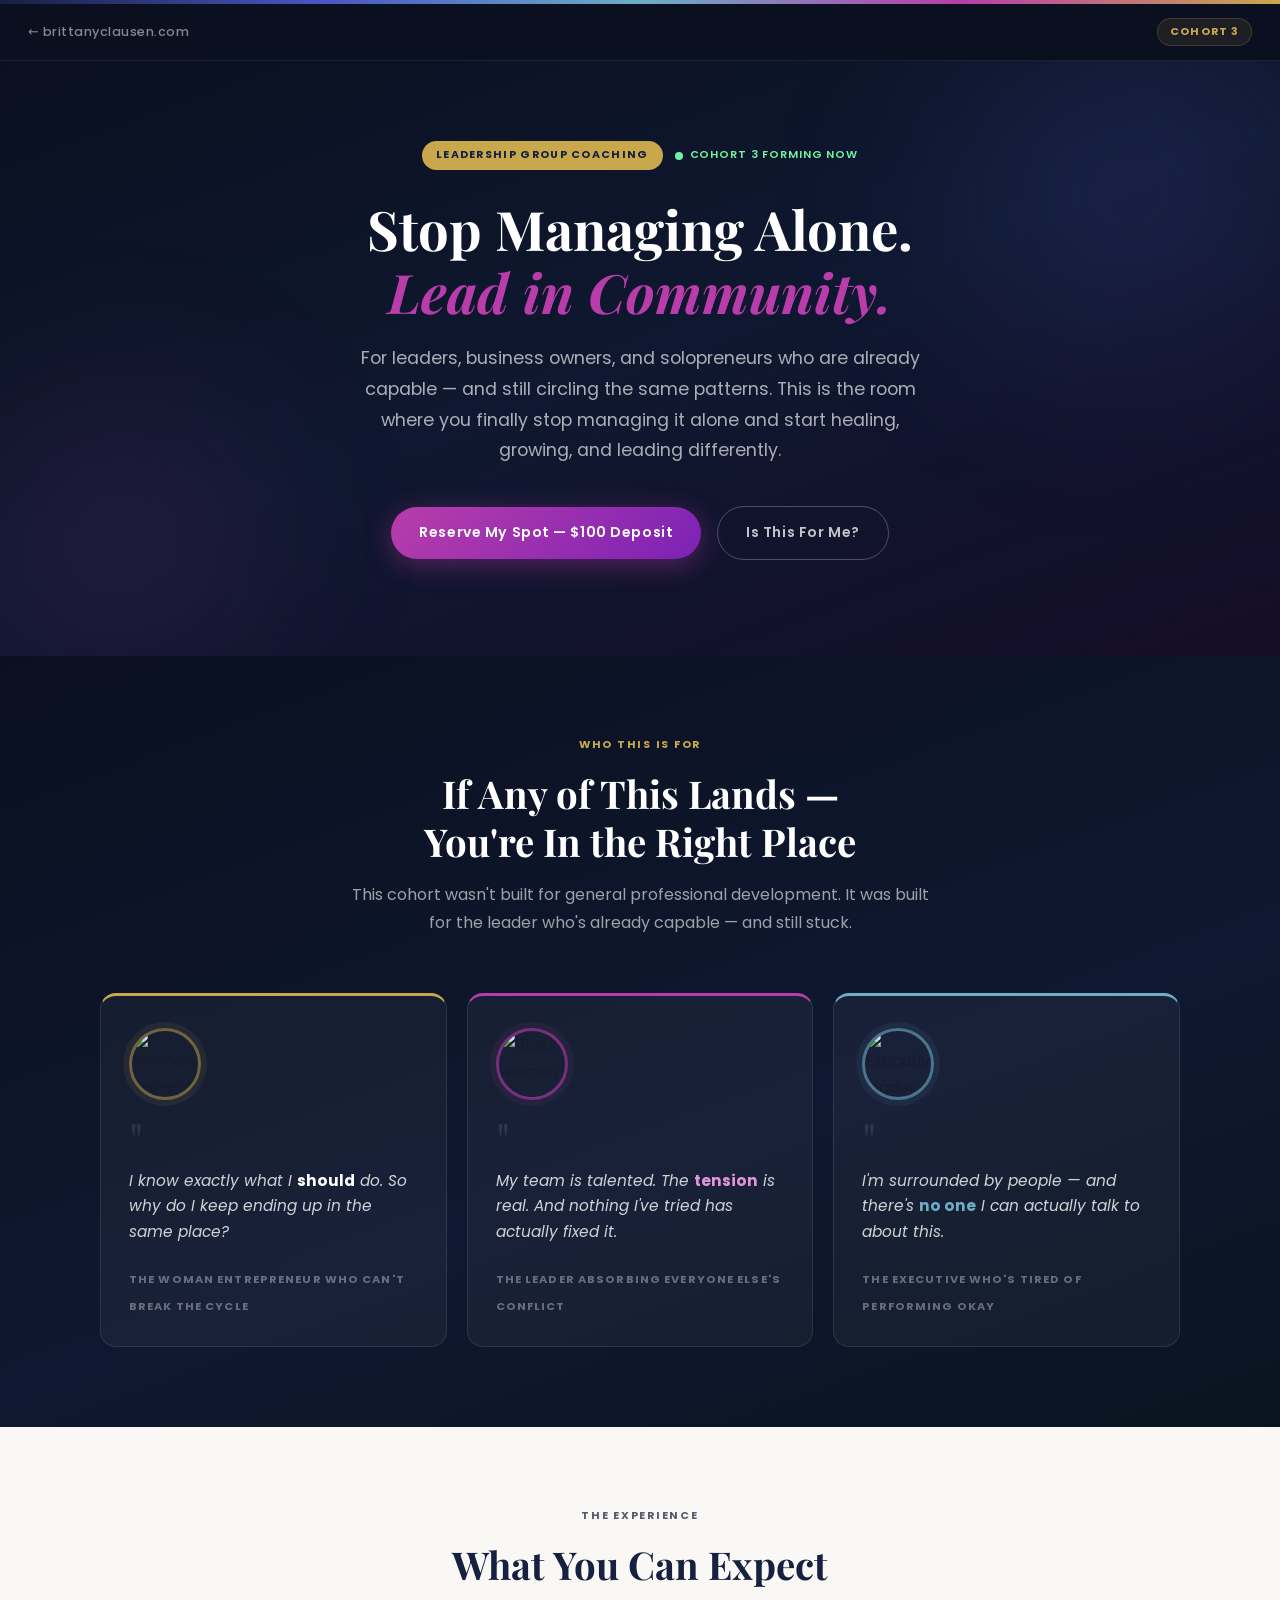
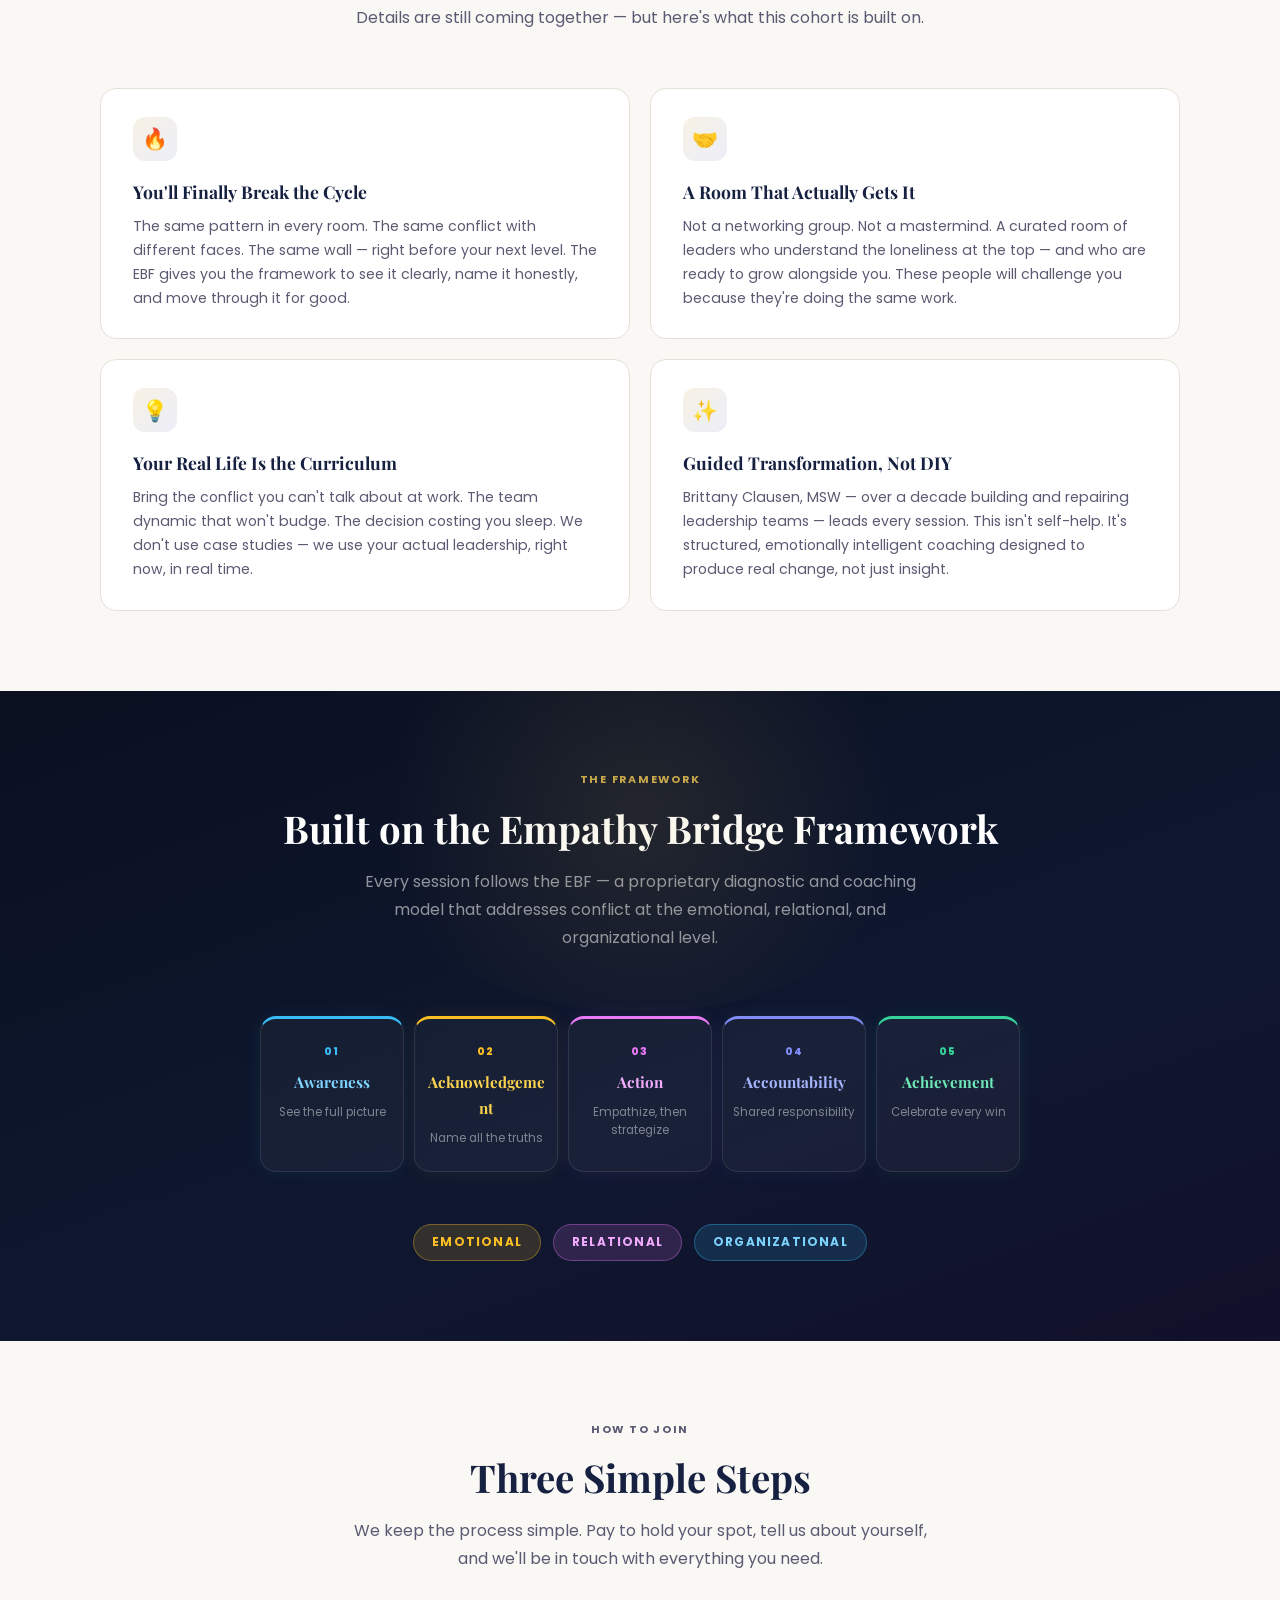
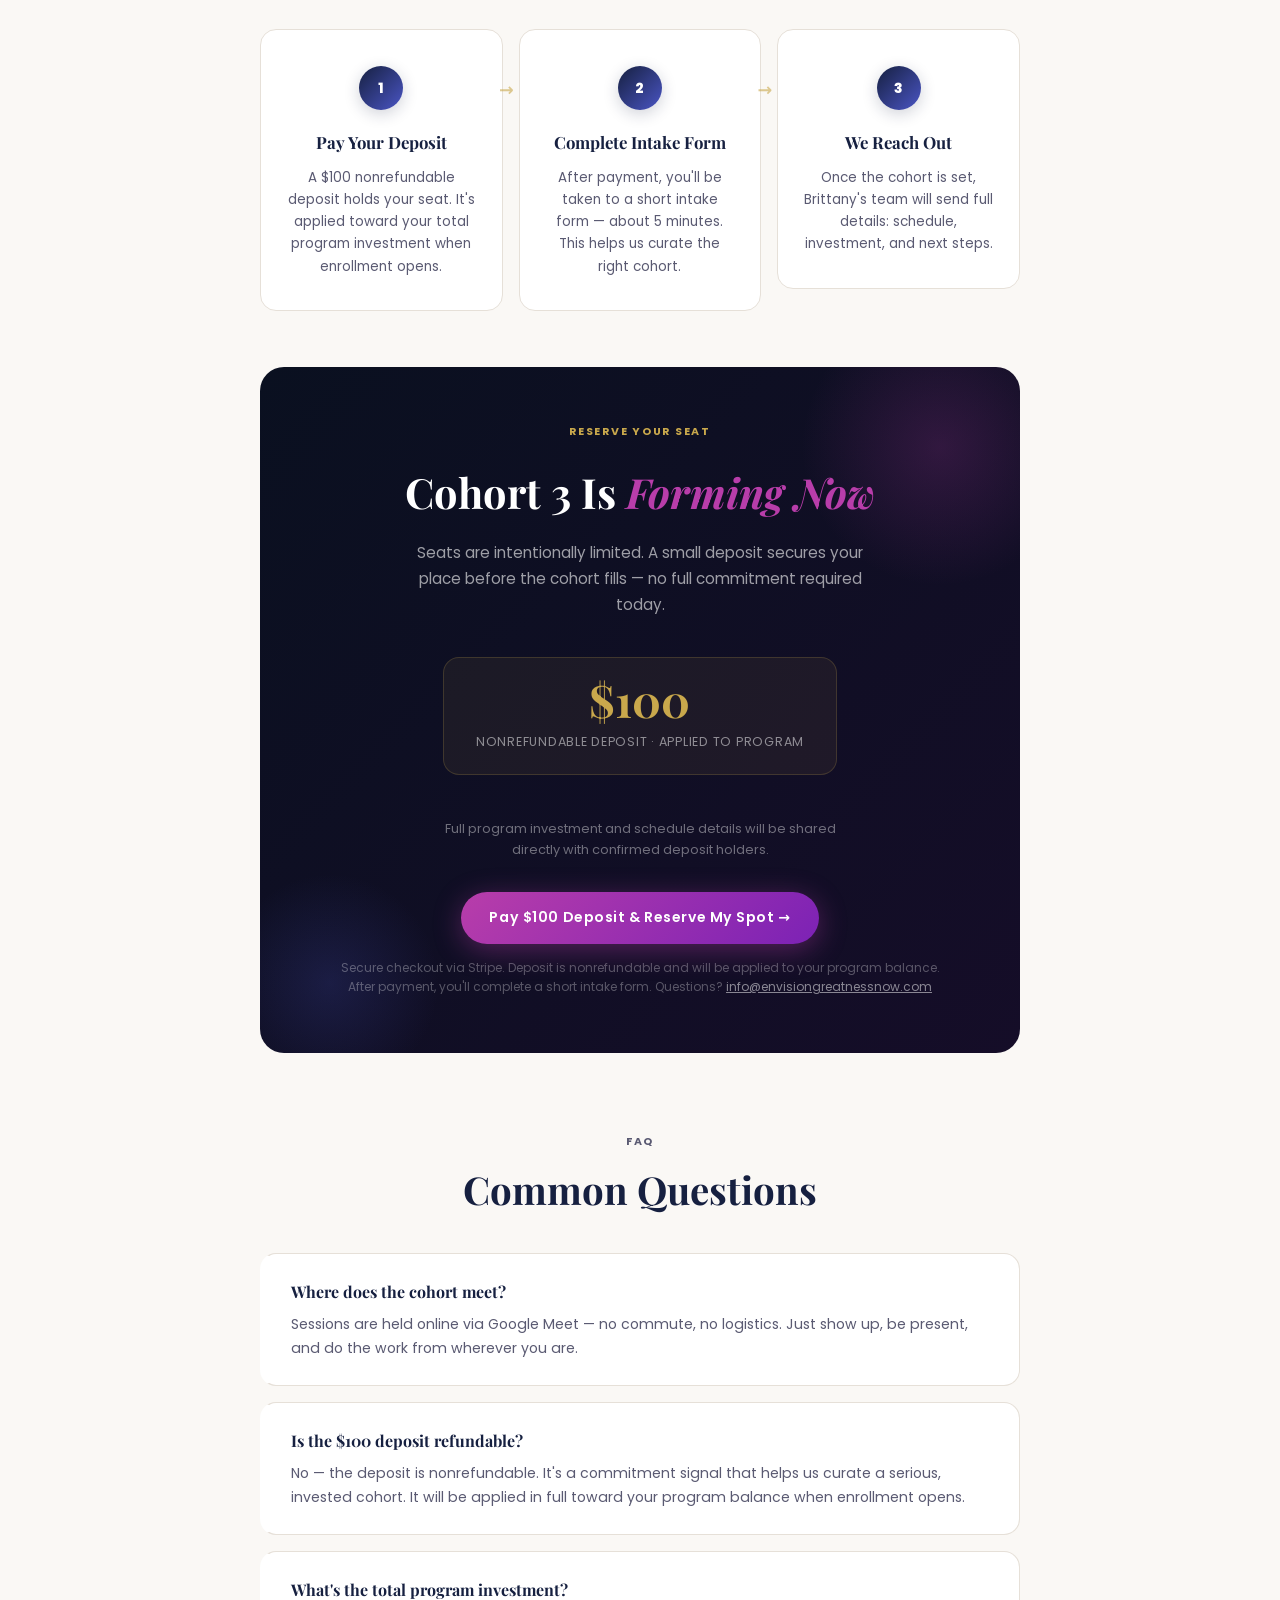
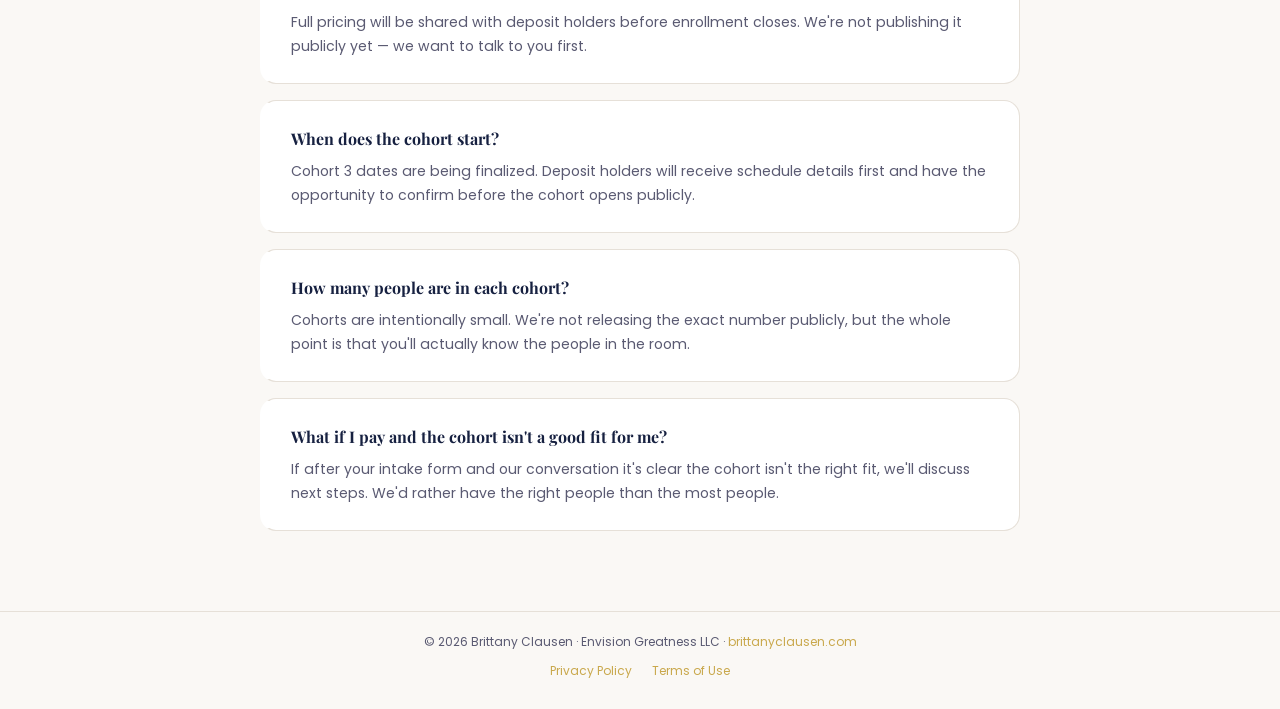
==== commit 8060d4d3: "Update to Cohort 3, flash Reserve Your Seat, center paragraph, add Google Meet FAQ - Cohort 01 → Coh" ====
--- a/cohort.html
+++ b/cohort.html
@@ -398,10 +398,15 @@
       pointer-events: none;
     }
     .invest-inner { position: relative; z-index: 1; }
+    @keyframes eyebrowFlash {
+      0%, 45%, 100% { opacity: 1; }
+      55% { opacity: 0; }
+    }
     .invest-eyebrow {
       font-size: .68rem; font-weight: 700; letter-spacing: .16em;
       text-transform: uppercase; color: var(--gold);
       display: block; margin-bottom: 16px;
+      animation: eyebrowFlash 2.4s ease-in-out infinite;
     }
     .invest-box h2 {
       font-family: var(--font-serif);
@@ -409,7 +414,7 @@
       color: var(--white); margin-bottom: 12px;
     }
     .invest-box h2 em { color: var(--magenta); font-style: italic; }
-    .invest-sub { font-size: .95rem; color: rgba(255,255,255,.6); margin-bottom: 40px; line-height: 1.7; max-width: 480px; display: block; }
+    .invest-sub { font-size: .95rem; color: rgba(255,255,255,.6); margin: 0 auto 40px; line-height: 1.7; max-width: 480px; display: block; text-align: center; }
     .deposit-callout {
       display: inline-block;
       background: rgba(201,168,76,.08);
@@ -504,7 +509,7 @@
 
 <nav class="cohort-nav">
   <a href="/" class="nav-back">← brittanyclausen.com</a>
-  <span class="nav-badge">Cohort 01</span>
+  <span class="nav-badge">Cohort 3</span>
 </nav>
 
 <!-- HERO -->
@@ -512,7 +517,7 @@
   <div class="hero-inner">
     <div class="hero-badges">
       <span class="hero-pill">Leadership Group Coaching</span>
-      <span class="forming-live"><span class="dot"></span>Cohort Forming Now</span>
+      <span class="forming-live"><span class="dot"></span>Cohort 3 Forming Now</span>
     </div>
     <h1>Stop Managing Alone.<br /><em>Lead in Community.</em></h1>
     <p class="hero-sub">For leaders, business owners, and solopreneurs who are already capable — and still circling the same patterns. This is the room where you finally stop managing it alone and start healing, growing, and leading differently.</p>
@@ -664,7 +669,7 @@
     <div class="invest-box">
       <div class="invest-inner">
         <span class="invest-eyebrow">Reserve Your Seat</span>
-        <h2>First Cohort Is <em>Forming Now</em></h2>
+        <h2>Cohort 3 Is <em>Forming Now</em></h2>
         <span class="invest-sub">Seats are intentionally limited. A small deposit secures your place before the cohort fills — no full commitment required today.</span>
         <div class="deposit-callout">
           <span class="deposit-amount">$100</span>
@@ -673,7 +678,7 @@
         <span class="deposit-note">Full program investment and schedule details will be shared<br />directly with confirmed deposit holders.</span>
         <div class="invest-cta">
           <!-- Replace href below with your Stripe Payment Link URL -->
-          <a href="#" class="btn btn-deposit" id="stripeBtn">Pay $100 Deposit &amp; Reserve My Spot →</a>
+          <a href="https://buy.stripe.com/8x23cvczBbm26ki9nL3AY03" target="_blank" rel="noopener" class="btn btn-deposit" id="stripeBtn">Pay $100 Deposit &amp; Reserve My Spot →</a>
           <p class="invest-fine">
             Secure checkout via Stripe. Deposit is nonrefundable and will be applied to your program balance.<br />
             After payment, you'll complete a short intake form. Questions? <a href="mailto:info@envisiongreatnessnow.com">info@envisiongreatnessnow.com</a>
@@ -691,6 +696,10 @@
     <h2 class="section-title" style="margin-bottom: 40px;">Common Questions</h2>
     <div class="faq-grid">
       <div class="faq-item">
+        <h3>Where does the cohort meet?</h3>
+        <p>Sessions are held online via Google Meet — no commute, no logistics. Just show up, be present, and do the work from wherever you are.</p>
+      </div>
+      <div class="faq-item">
         <h3>Is the $100 deposit refundable?</h3>
         <p>No — the deposit is nonrefundable. It's a commitment signal that helps us curate a serious, invested cohort. It will be applied in full toward your program balance when enrollment opens.</p>
       </div>
@@ -700,7 +709,7 @@
       </div>
       <div class="faq-item">
         <h3>When does the cohort start?</h3>
-        <p>Cohort 01 dates are being finalized. Deposit holders will receive schedule details first and have the opportunity to confirm before the cohort opens publicly.</p>
+        <p>Cohort 3 dates are being finalized. Deposit holders will receive schedule details first and have the opportunity to confirm before the cohort opens publicly.</p>
       </div>
       <div class="faq-item">
         <h3>How many people are in each cohort?</h3>
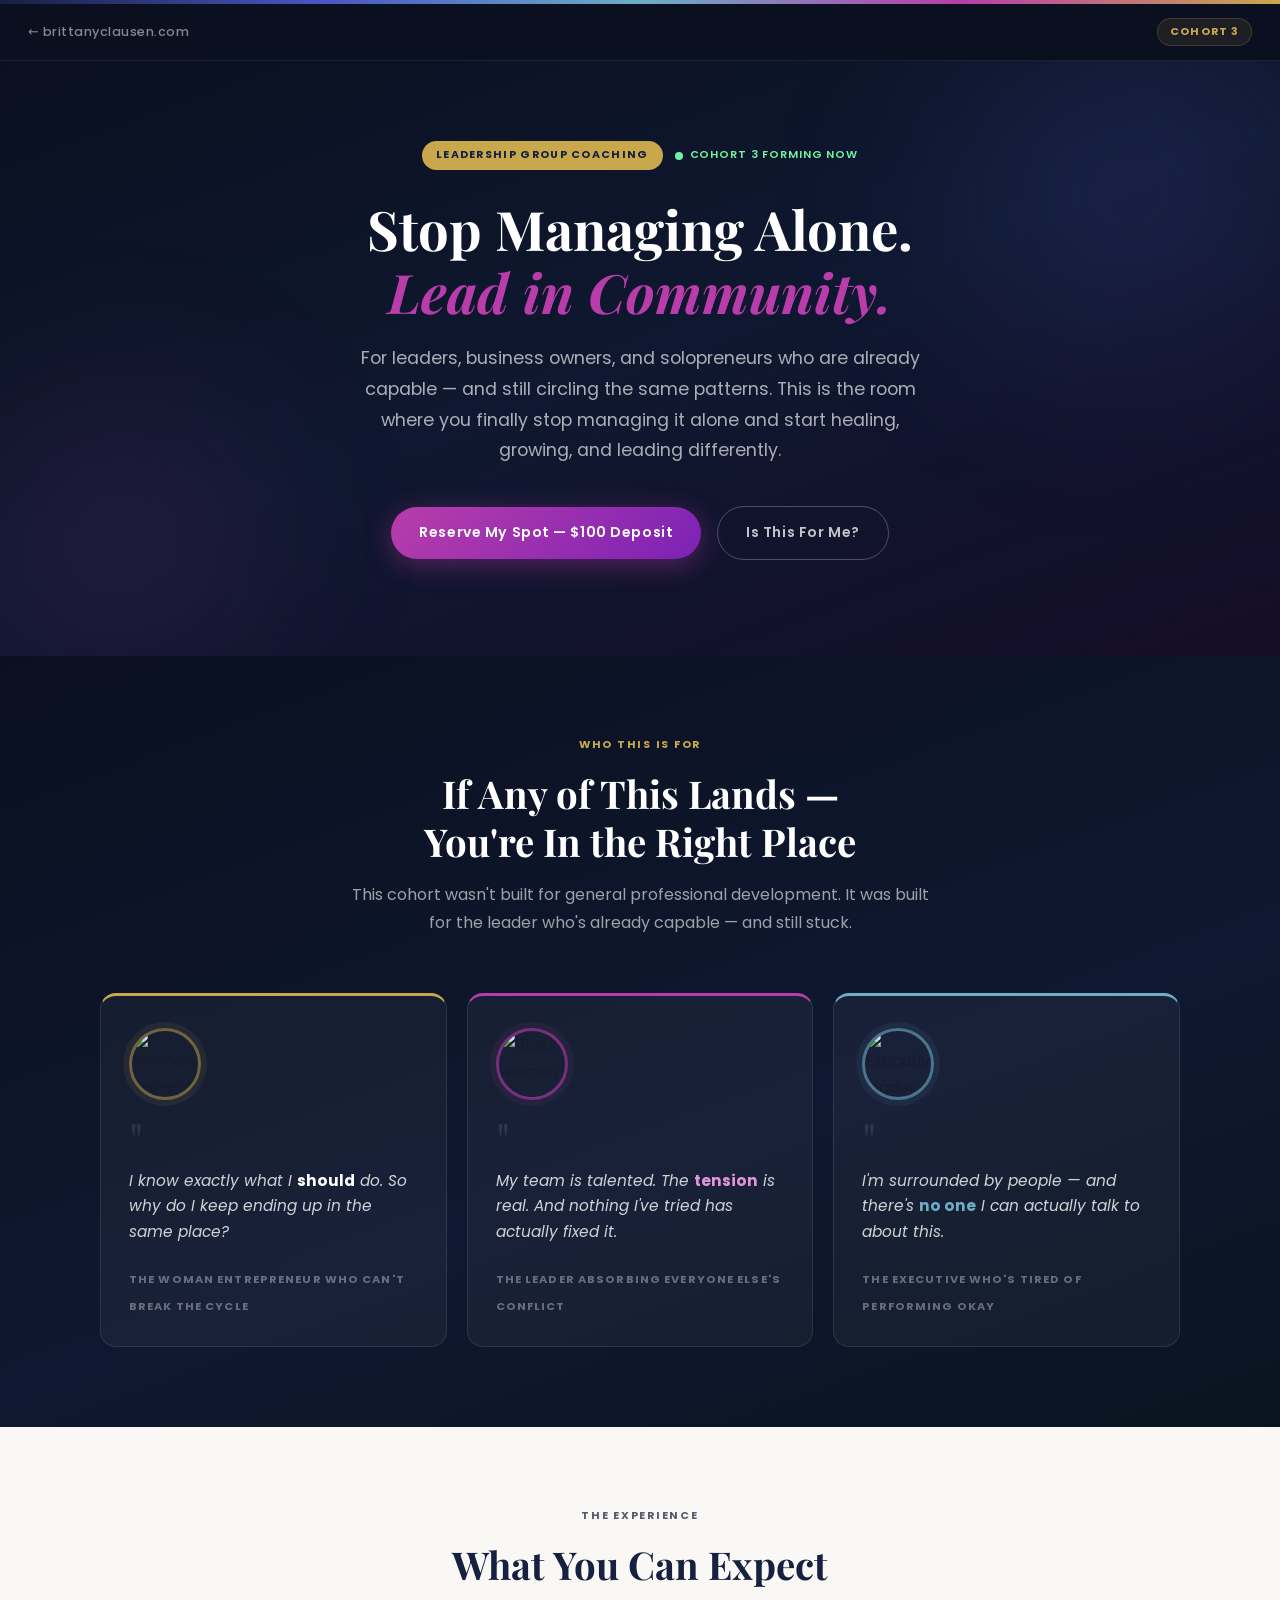
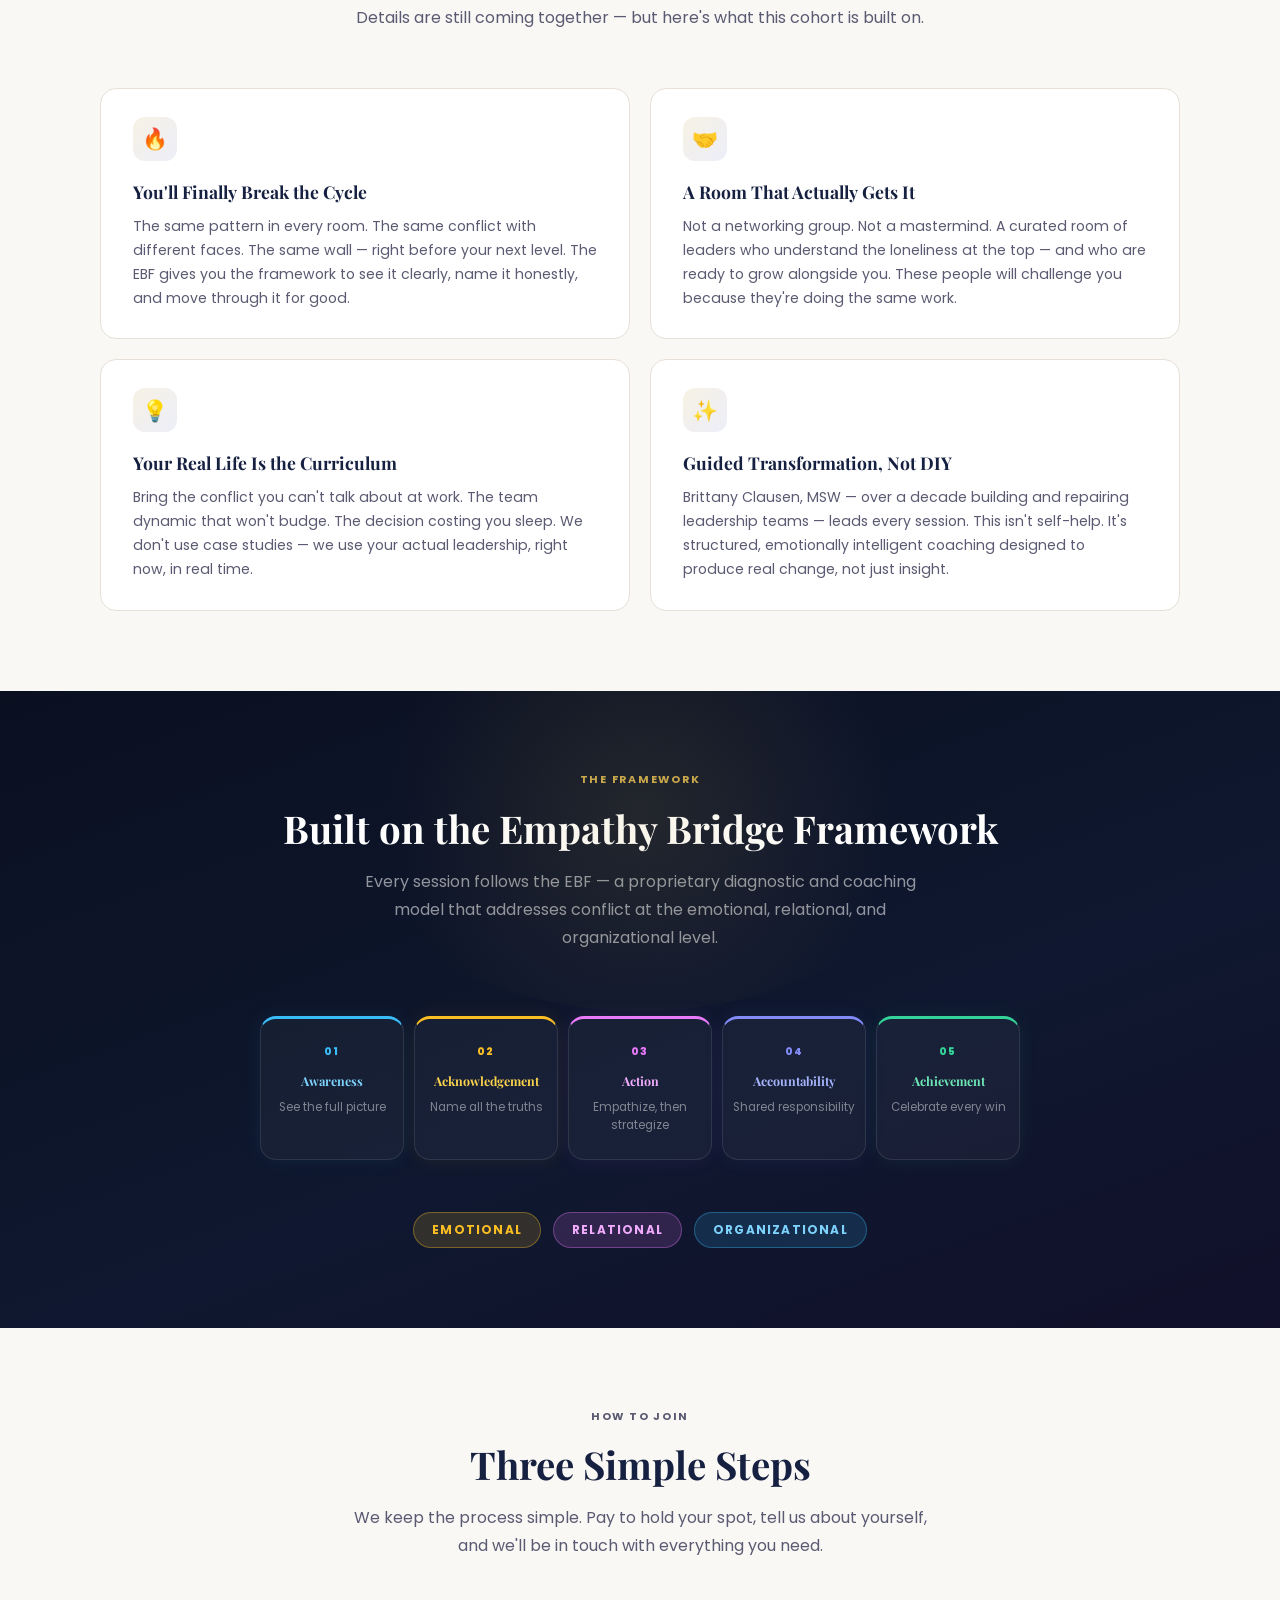
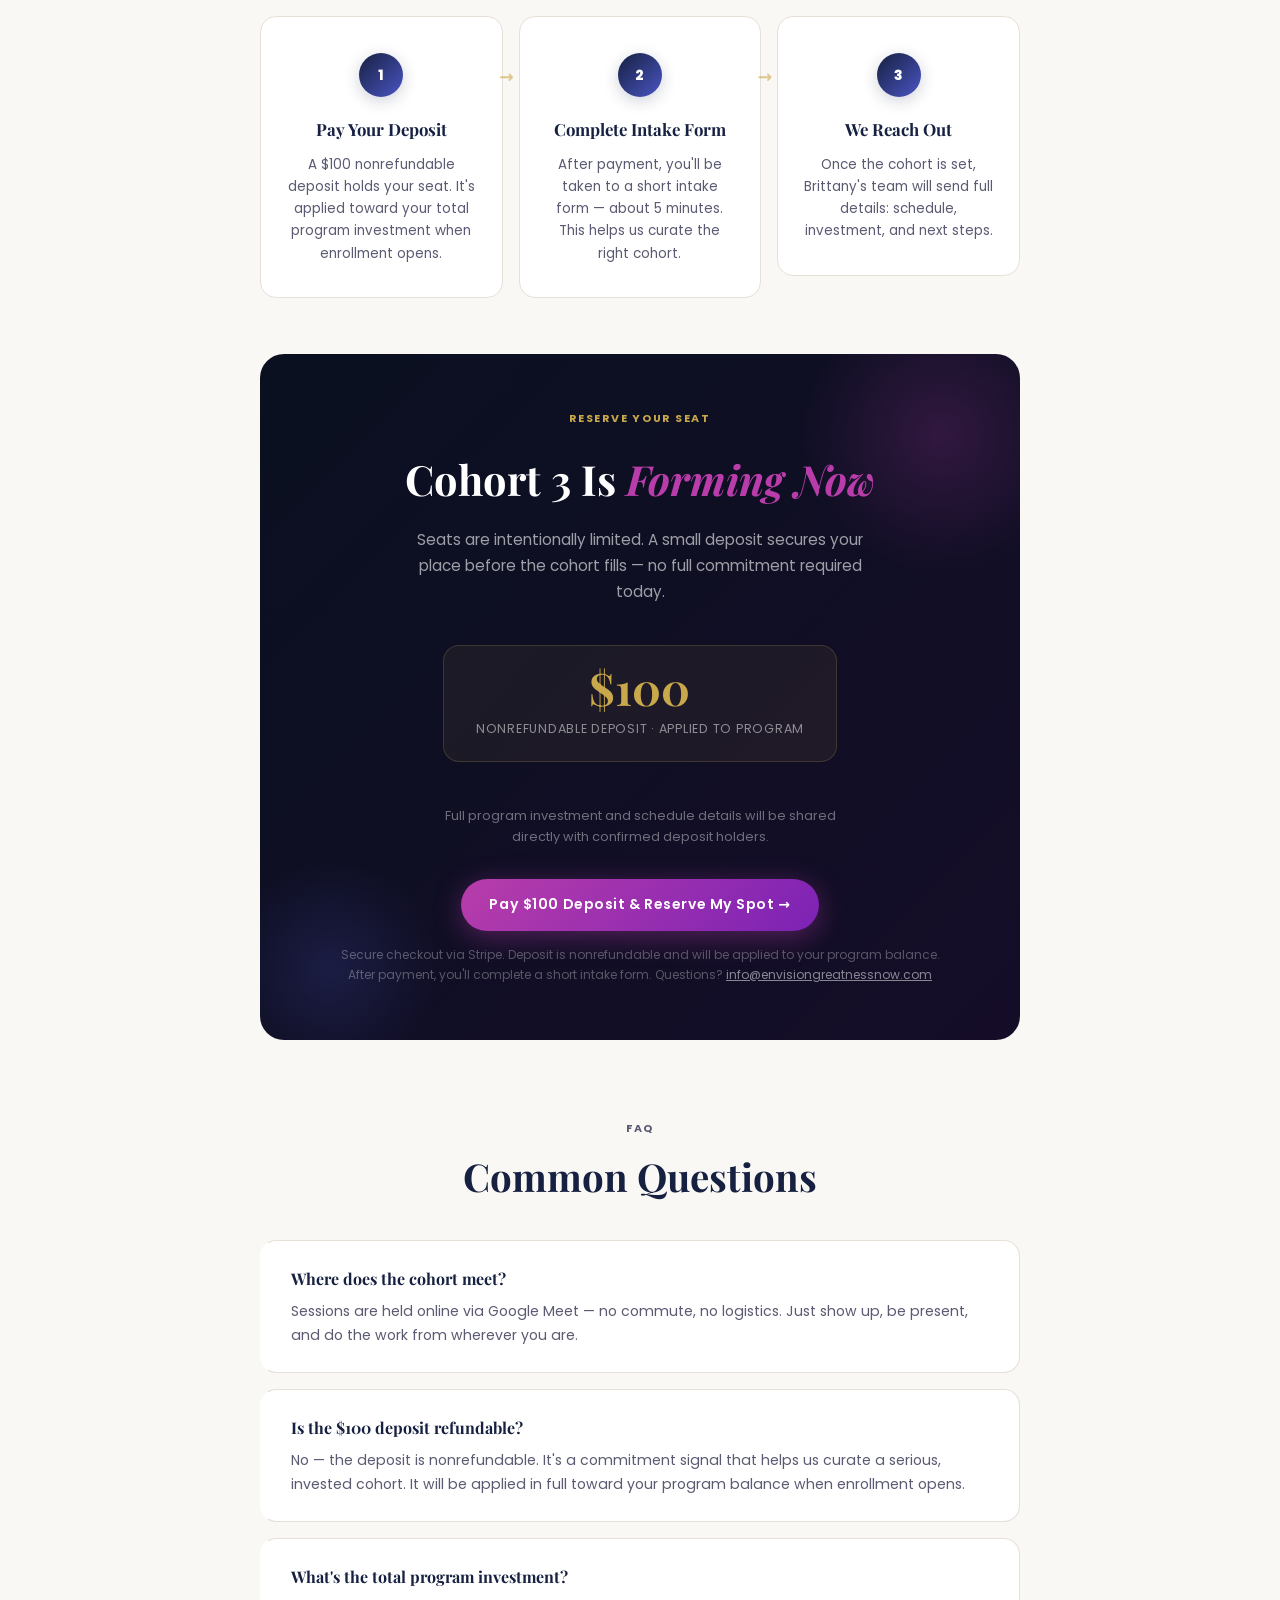
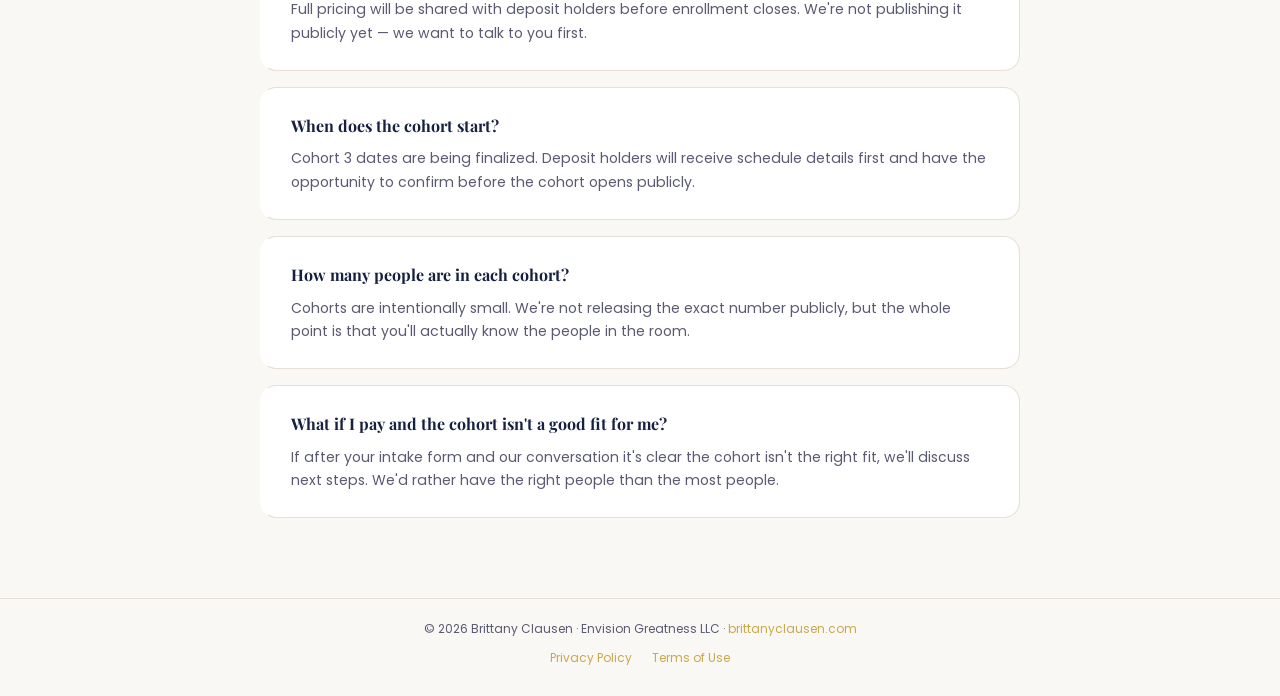
==== commit 492a1430: "Fix Acknowledgement single line; update legal operator to Envision Greatness LLC - cohort.html: ebf-" ====
--- a/cohort.html
+++ b/cohort.html
@@ -305,9 +305,8 @@
     .ebf-connector { display: none; }
     .ebf-num { font-size: .65rem; font-weight: 800; letter-spacing: .14em; margin-bottom: 10px; }
     .ebf-name {
-      font-family: var(--font-serif); font-size: .95rem; font-weight: 700;
-      margin-bottom: 8px; word-break: break-word; hyphens: auto;
-      overflow-wrap: break-word;
+      font-family: var(--font-serif); font-size: .78rem; font-weight: 700;
+      margin-bottom: 8px; white-space: nowrap;
     }
     .ebf-hint { font-size: .73rem; color: rgba(255,255,255,.45); line-height: 1.5; }
     .ebf-s1 .ebf-num { color: #38bdf8; }
@@ -522,7 +521,7 @@
     <h1>Stop Managing Alone.<br /><em>Lead in Community.</em></h1>
     <p class="hero-sub">For leaders, business owners, and solopreneurs who are already capable — and still circling the same patterns. This is the room where you finally stop managing it alone and start healing, growing, and leading differently.</p>
     <div class="hero-ctas">
-      <a href="#invest" class="btn btn-deposit">Reserve My Spot — $100 Deposit</a>
+      <a href="https://buy.stripe.com/8x23cvczBbm26ki9nL3AY03" target="_blank" rel="noopener" class="btn btn-deposit">Reserve My Spot — $100 Deposit</a>
       <a href="#who" class="btn btn-ghost-light">Is This For Me?</a>
     </div>
   </div>
@@ -547,7 +546,7 @@
       <div class="for-card for-card--mag">
         <!-- Replace src with your own photo URL -->
         <div class="for-avatar for-avatar--mag">
-          <img src="https://randomuser.me/api/portraits/women/79.jpg" alt="Black woman corporate leader" />
+          <img src="https://randomuser.me/api/portraits/women/36.jpg" alt="Black woman corporate leader" />
         </div>
         <span class="for-quote">"</span>
         <p>My team is talented. The <strong>tension</strong> is real. And nothing I've tried has actually fixed it.</p>
